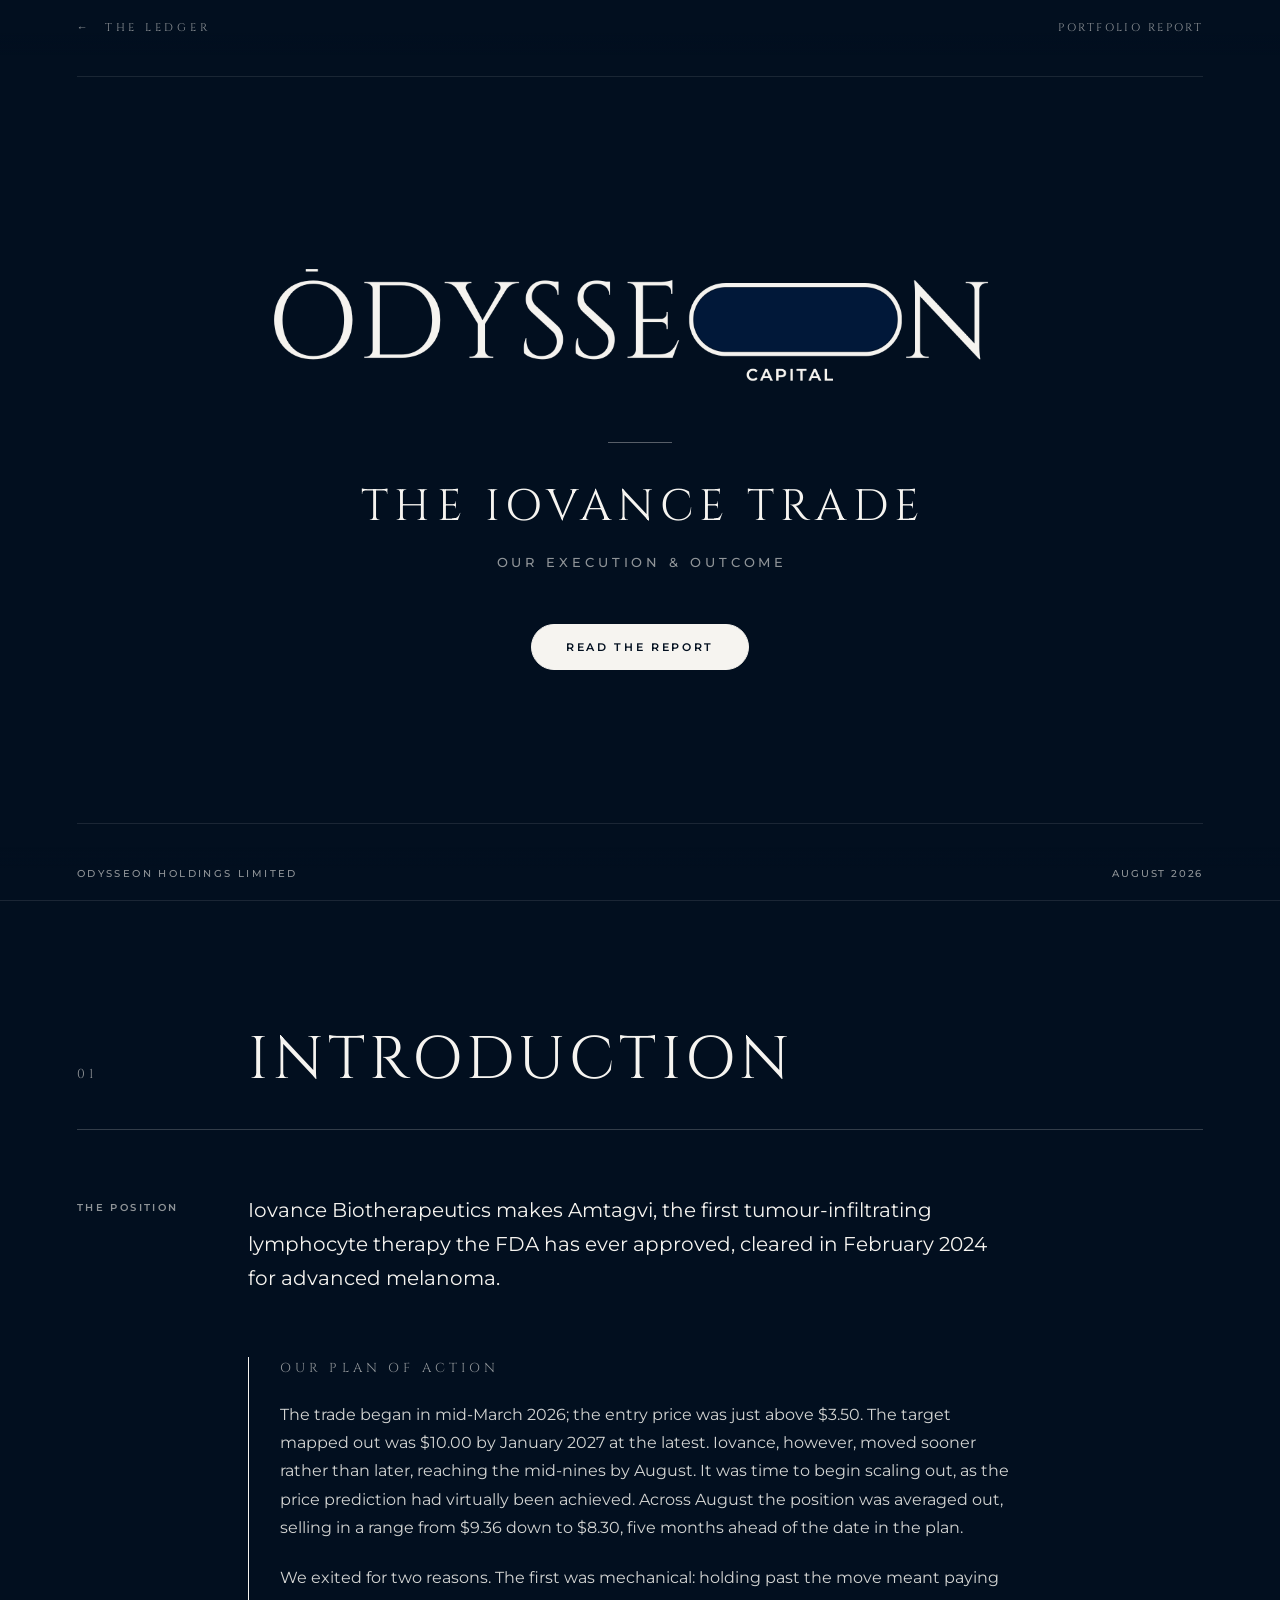
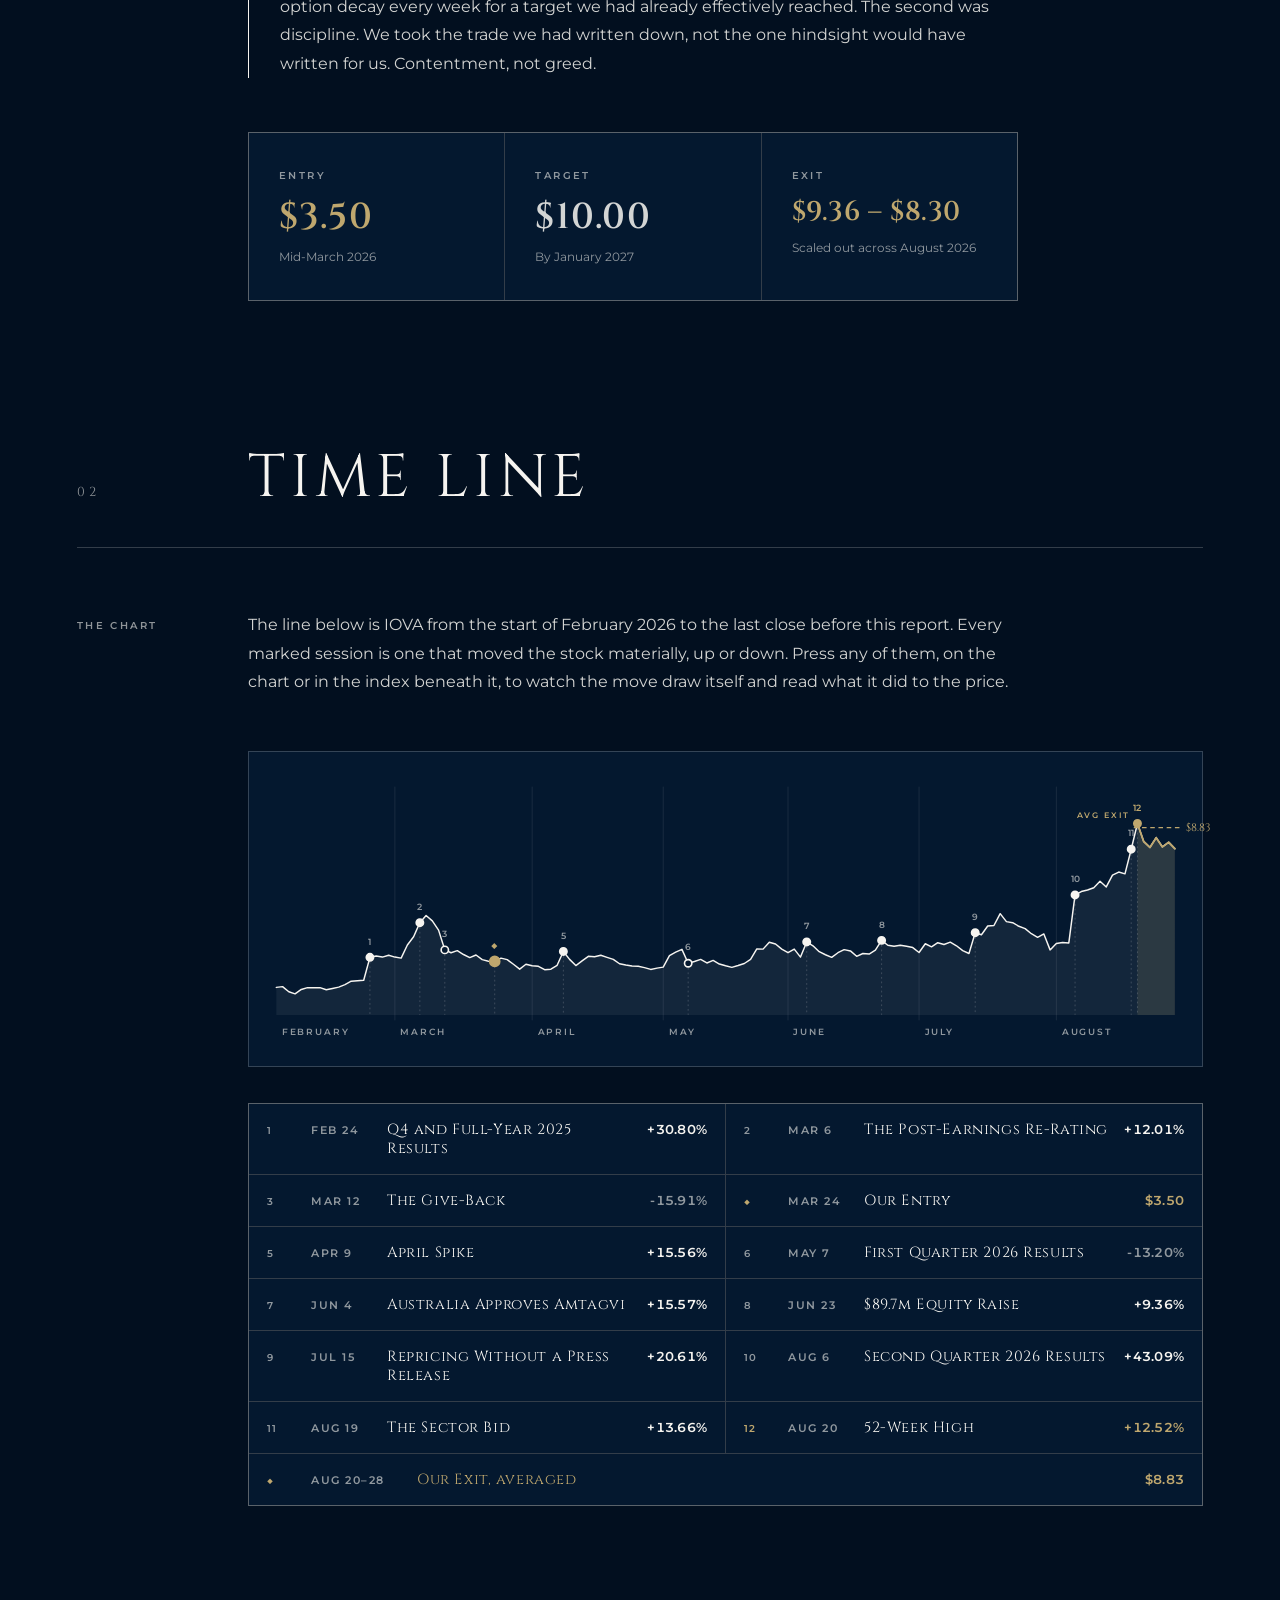
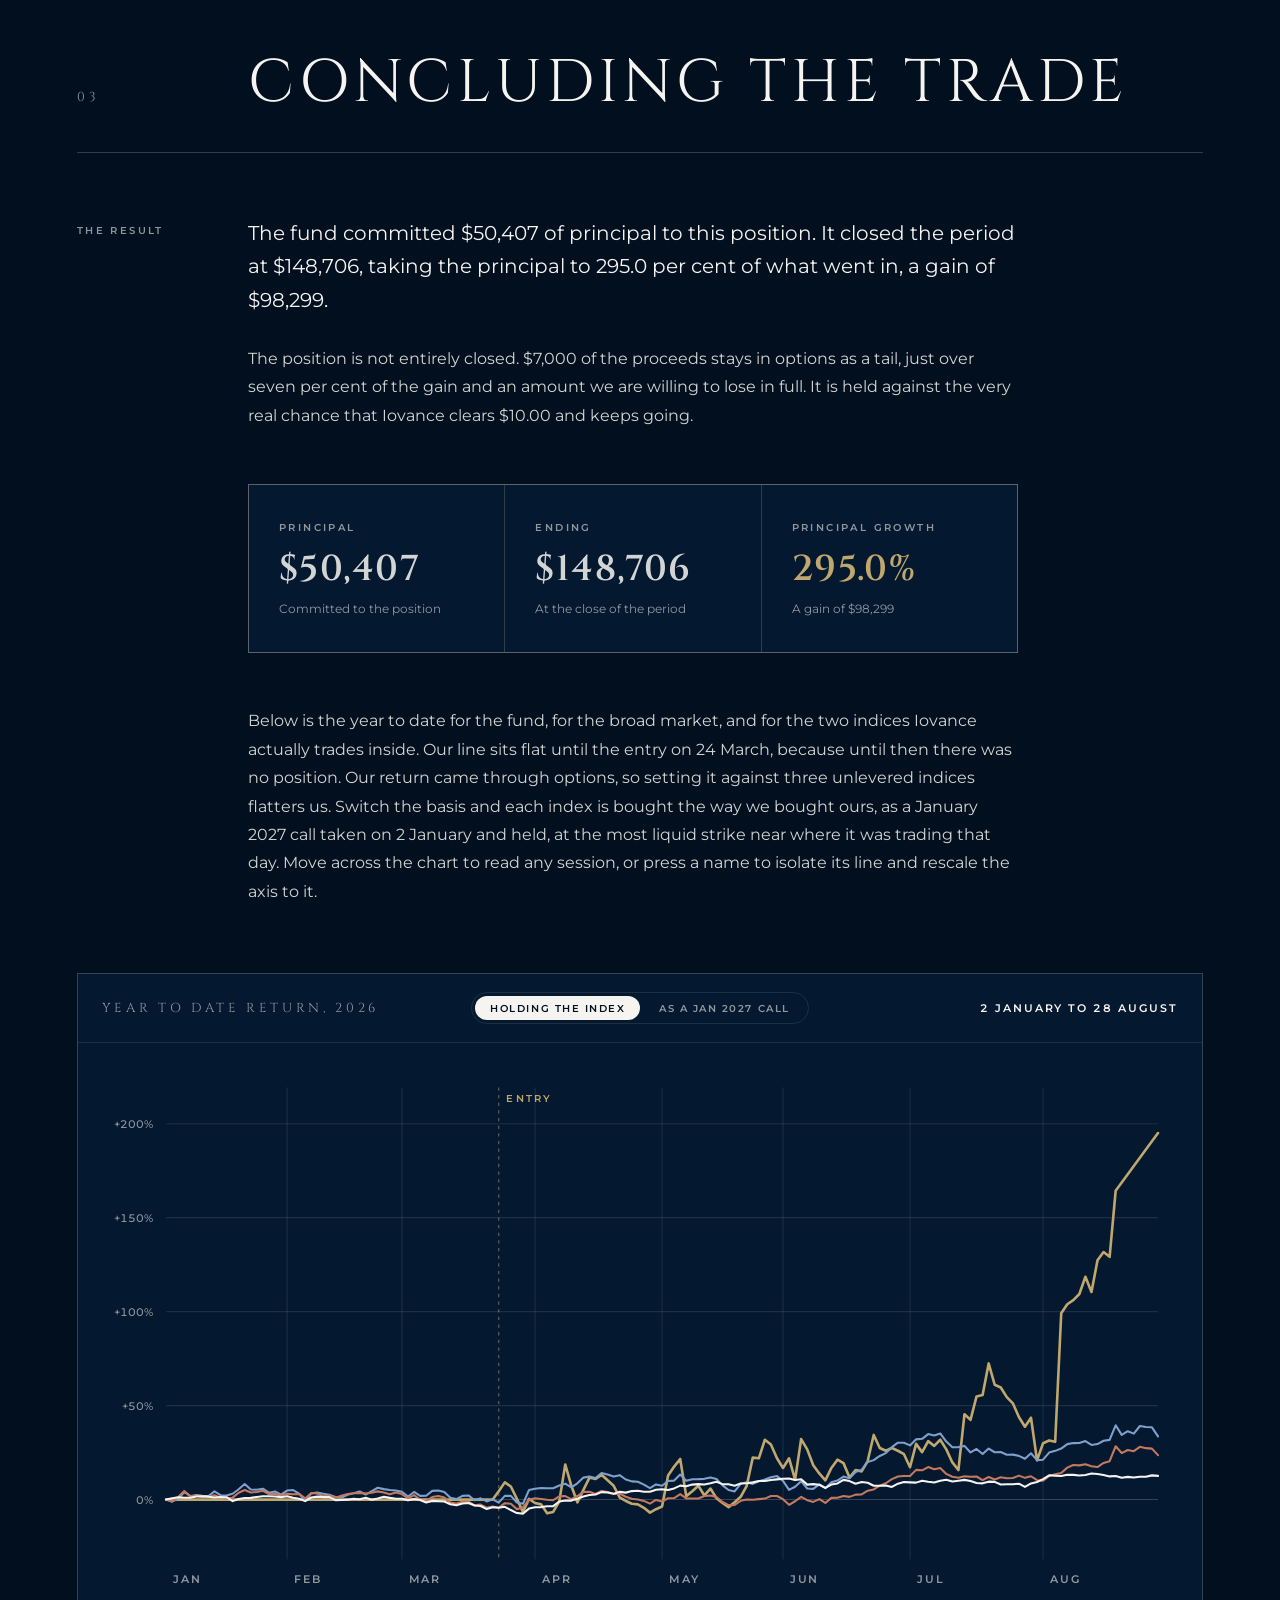
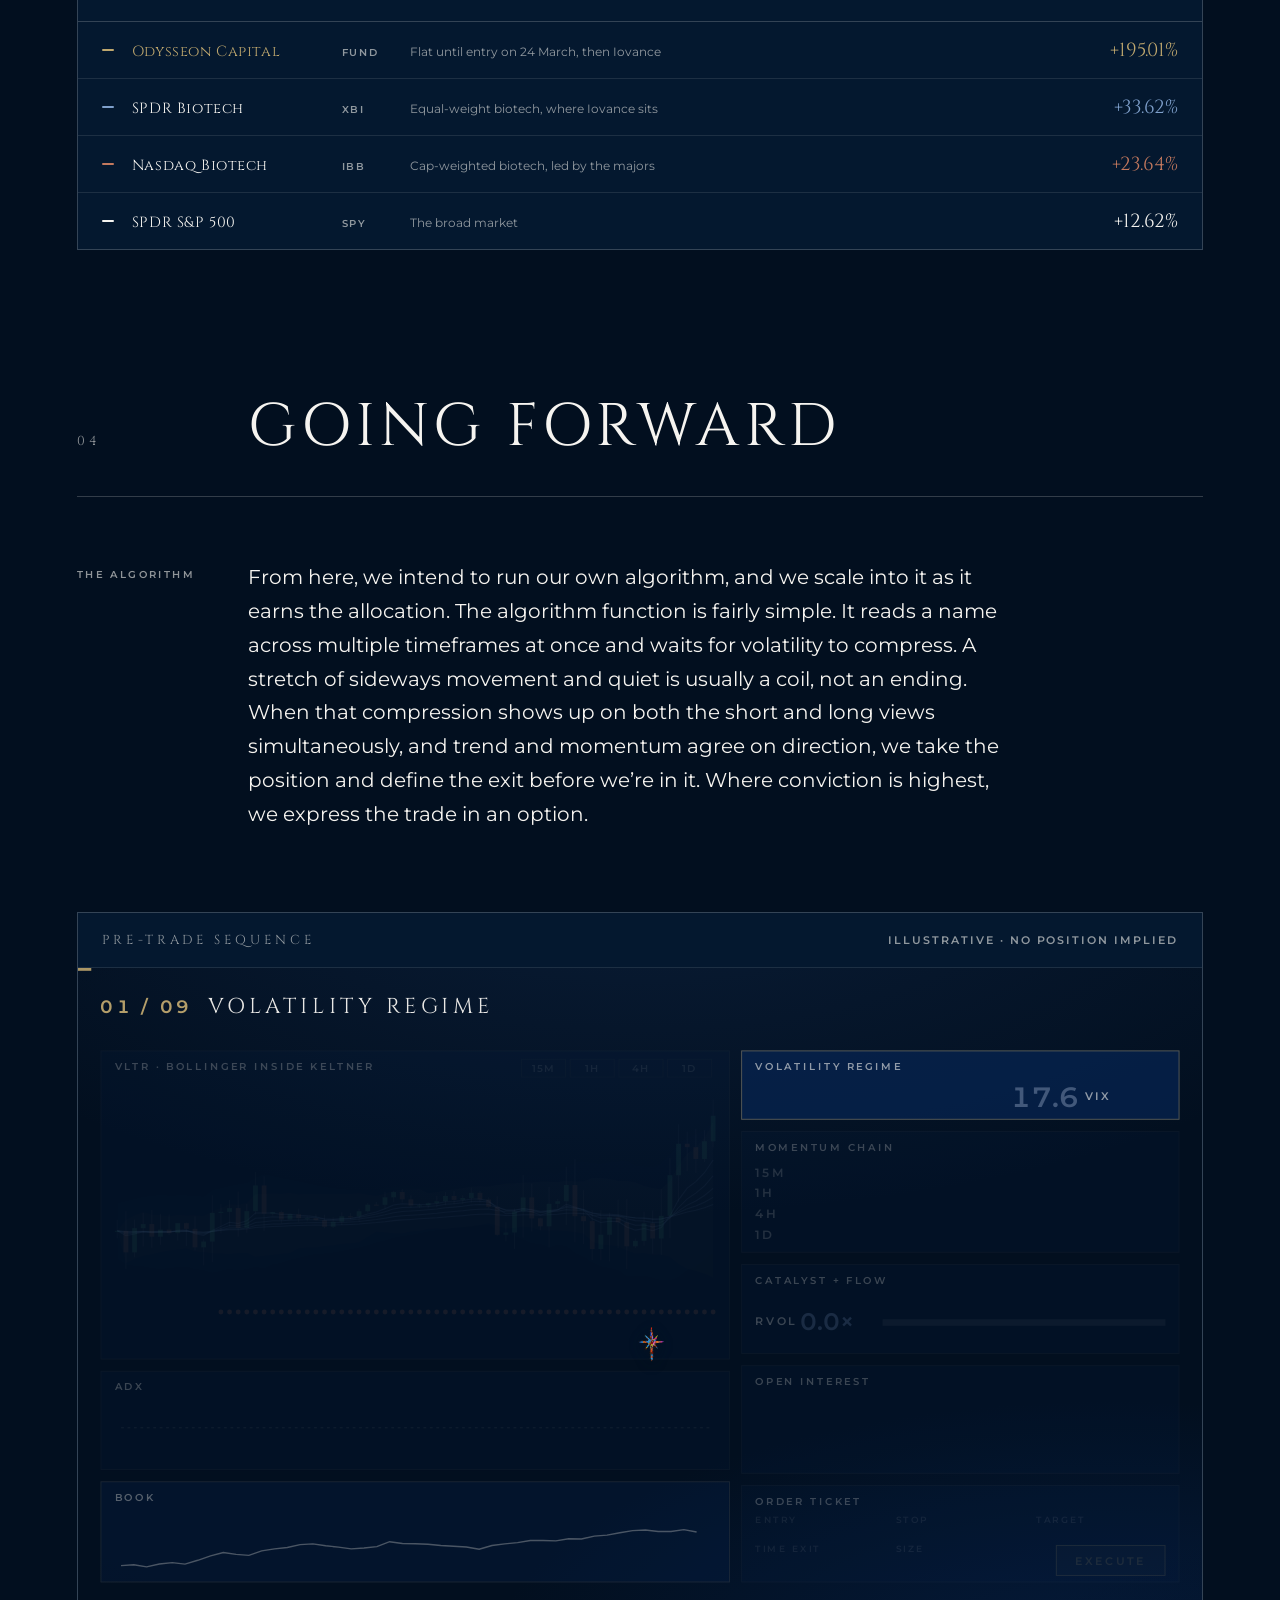
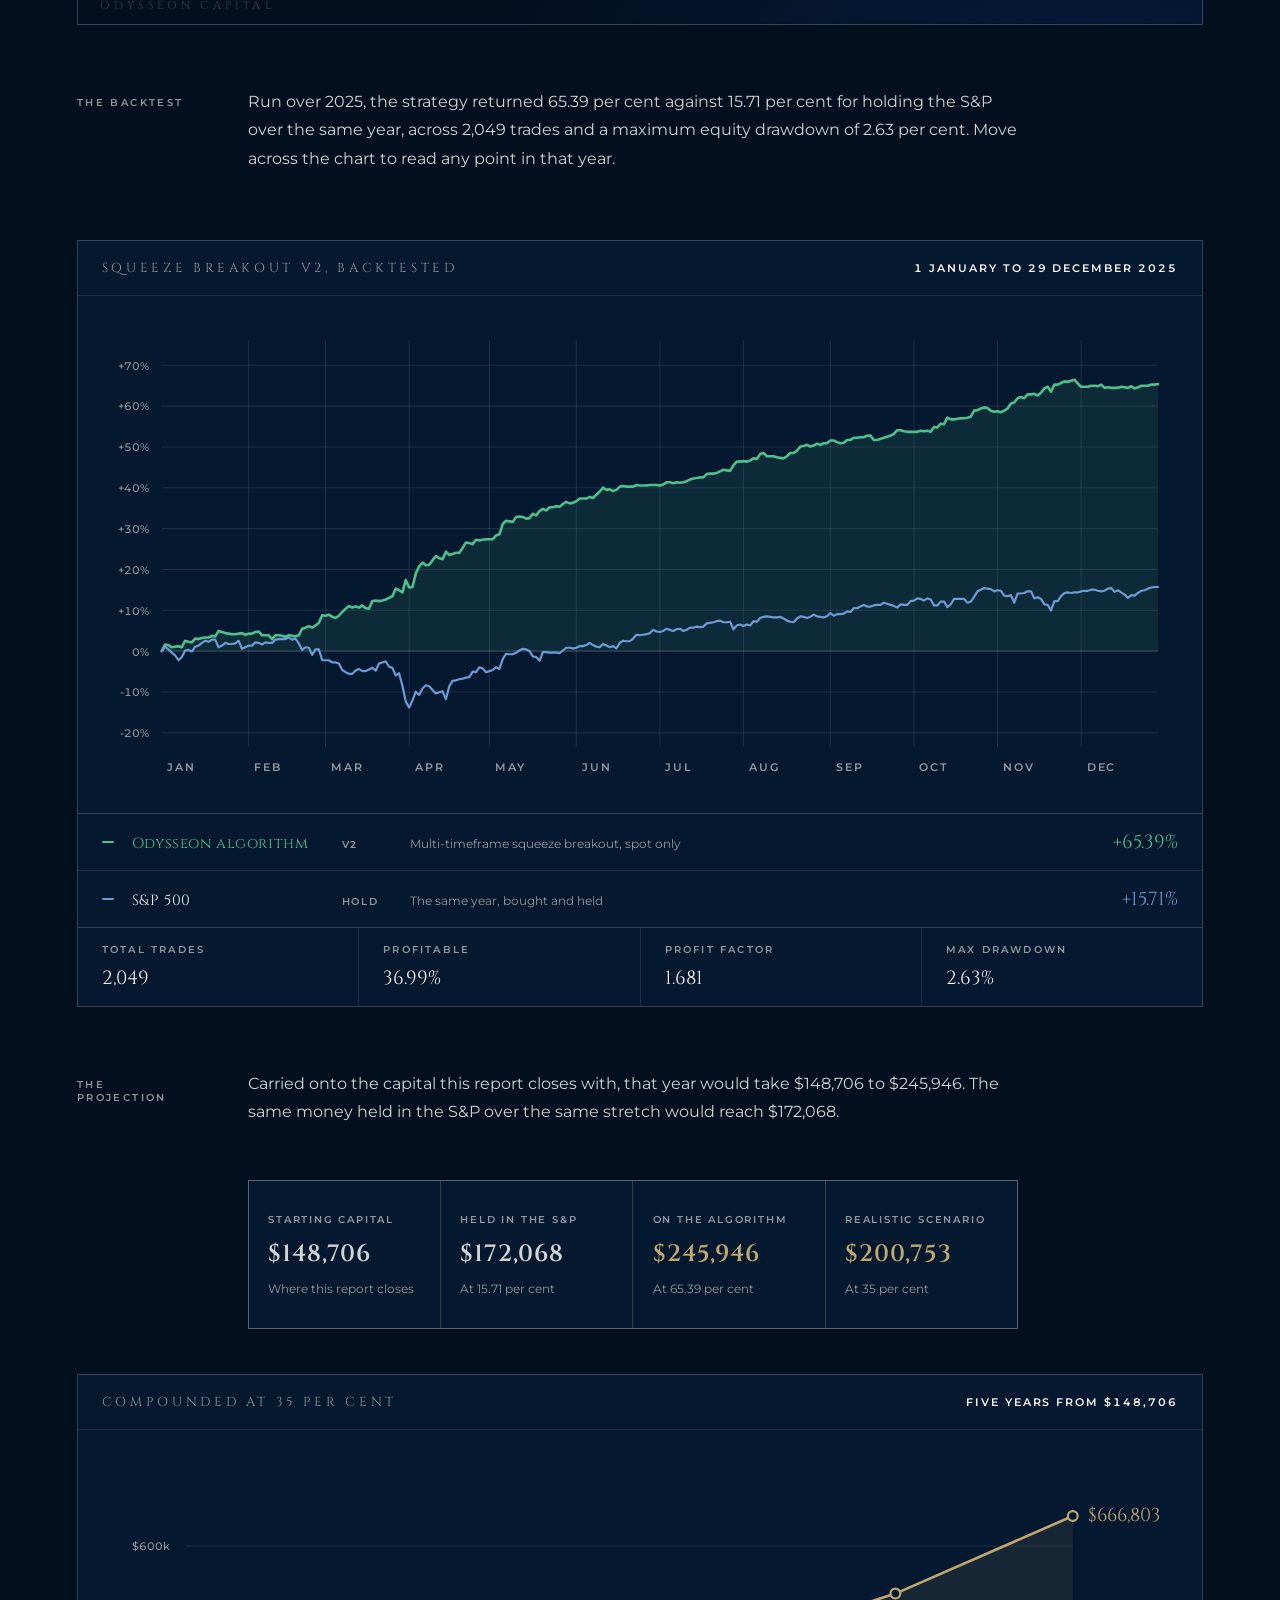
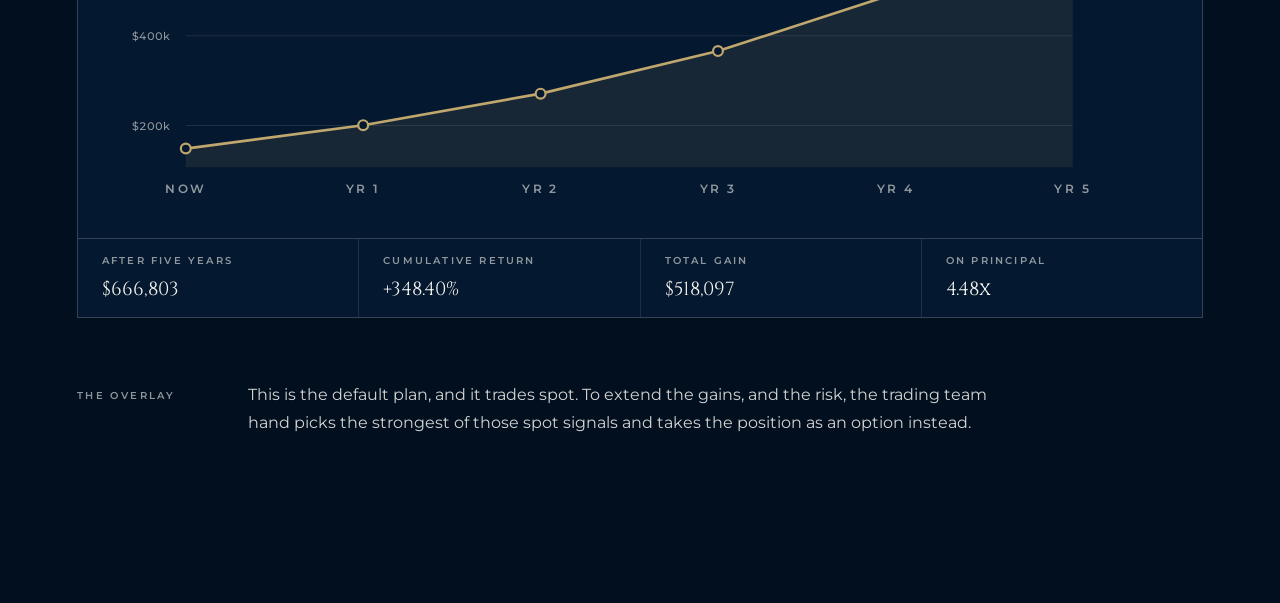
==== iovance.html @ 442b69da "first commit" ====
<!doctype html>
<html lang="en">
<head>
<meta charset="utf-8">
<meta name="viewport" content="width=device-width, initial-scale=1">
<meta name="color-scheme" content="dark">
<title>Odysseon Capital · The Iovance Trade</title>
<link rel="preconnect" href="https://fonts.googleapis.com">
<link rel="preconnect" href="https://fonts.gstatic.com" crossorigin>
<link href="https://fonts.googleapis.com/css2?family=Cinzel:wght@400;500;600&family=Montserrat:wght@400;500;600&display=swap" rel="stylesheet">
<link rel="stylesheet" href="styles.css?v=1790006061">
<script>document.documentElement.className += " js";</script>
</head>
<body>

  <div class="sweep" aria-hidden="true"></div>

  <header class="topbar">
    <a class="topbar__mark topbar__back" href="index.html">&#8592;&nbsp;&nbsp;The Ledger</a>
    <span class="topbar__meta">Portfolio Report</span>
  </header>

  <div class="railbar">
    <a class="railbar__back" href="index.html">&#8592;&nbsp;&nbsp;The Ledger</a>
    <span>The Iovance Trade</span>
  </div>

  <main class="hero">

    <div class="logo-wrap">
      <!-- b-roll sits behind the wordmark and shows through the pill's counter,
           which is the one fully enclosed opening in the mark -->
      <div class="logo-pill" aria-hidden="true">
        <div class="logo-pill__layer" data-layer="a">
          <video class="logo-pill__bg" muted playsinline loop preload="auto"></video>
          <video class="logo-pill__fg" muted playsinline loop preload="auto"></video>
        </div>
        <div class="logo-pill__layer" data-layer="b">
          <video class="logo-pill__bg" muted playsinline loop preload="auto"></video>
          <video class="logo-pill__fg" muted playsinline loop preload="auto"></video>
        </div>
      </div>
      <img class="logo" src="assets/odysseon-logo-light.png" alt="Odysseon Capital">
    </div>

    <div class="title-block">
      <div class="rule"></div>
      <h1 class="company">The Iovance Trade</h1>
      <p class="subtitle">Our Execution &amp; Outcome</p>
    </div>

    <nav class="actions">
      <a class="btn btn--solid" href="#introduction" data-enter>Read the Report</a>
    </nav>

  </main>

  <article class="report" id="introduction">
    <section class="section">

      <header class="section__head reveal">
        <span class="section__num">01</span>
        <h2 class="section__title">Introduction</h2>
      </header>

      <div class="section__body">
        <div class="rail reveal">The Position</div>

        <div class="prose">
          <p class="lead reveal">
            Iovance Biotherapeutics makes Amtagvi, the first tumour-infiltrating lymphocyte
            therapy the FDA has ever approved, cleared in February 2024 for advanced melanoma.
          </p>

          <div class="plan">
            <p class="plan__label reveal">Our Plan of Action</p>

            <p class="reveal">
              The trade began in mid&#8209;March 2026; the entry price was just above $3.50. The
              target mapped out was $10.00 by January 2027 at the latest. Iovance, however, moved
              sooner rather than later, reaching the mid&#8209;nines by August. It was time to begin
              scaling out, as the price prediction had virtually been achieved. Across August the
              position was averaged out, selling in a range from $9.36 down to $8.30, five months
              ahead of the date in the plan.
            </p>

            <p class="reveal">
              We exited for two reasons. The first was mechanical: holding past the move meant
              paying option decay every week for a target we had already effectively reached. The
              second was discipline. We took the trade we had written down, not the one hindsight
              would have written for us. Contentment, not greed.
            </p>
          </div>

          <div class="marks">
            <div class="mark mark--ours reveal">
              <p class="mark__k">Entry</p>
              <p class="mark__v">$3.50</p>
              <p class="mark__n">Mid-March 2026</p>
            </div>
            <div class="mark reveal" data-delay="90">
              <p class="mark__k">Target</p>
              <p class="mark__v">$10.00</p>
              <p class="mark__n">By January 2027</p>
            </div>
            <div class="mark mark--ours reveal" data-delay="180">
              <p class="mark__k">Exit</p>
              <p class="mark__v mark__v--range">$9.36 &ndash; $8.30</p>
              <p class="mark__n">Scaled out across August 2026</p>
            </div>
          </div>
        </div>
      </div>

    </section>

    <section class="section" id="timeline">

      <header class="section__head reveal">
        <span class="section__num">02</span>
        <h2 class="section__title">Time Line</h2>
      </header>

      <div class="section__body">
        <div class="rail reveal">The Chart</div>

        <div>
          <p class="tl-note reveal">
            The line below is IOVA from the start of February 2026 to the last close before this
            report. Every marked session is one that moved the stock materially, up or down. Press
            any of them, on the chart or in the index beneath it, to watch the move draw itself and
            read what it did to the price.
          </p>

          <div class="tl-chart reveal">
            <svg id="tl-overview" role="img"
                 aria-label="IOVA daily closing price, February to August 2026, with marked events"></svg>
          </div>

          <div id="tl-index" class="reveal"></div>
        </div>
      </div>

    </section>

    <section class="section" id="conclusion">

      <header class="section__head reveal">
        <span class="section__num">03</span>
        <h2 class="section__title">Concluding The Trade</h2>
      </header>

      <div class="section__body">
        <div class="rail reveal">The Result</div>

        <div class="prose">
          <p class="lead reveal">
            The fund committed $50,407 of principal to this position. It closed the period at
            $148,706, taking the principal to 295.0 per cent of what went in, a gain of $98,299.
          </p>

          <p class="reveal">
            The position is not entirely closed. $7,000 of the proceeds stays in options as a tail,
            just over seven per cent of the gain and an amount we are willing to lose in full. It is
            held against the very real chance that Iovance clears $10.00 and keeps going.
          </p>

          <div class="marks">
            <div class="mark reveal">
              <p class="mark__k">Principal</p>
              <p class="mark__v">$50,407</p>
              <p class="mark__n">Committed to the position</p>
            </div>
            <div class="mark reveal" data-delay="90">
              <p class="mark__k">Ending</p>
              <p class="mark__v">$148,706</p>
              <p class="mark__n">At the close of the period</p>
            </div>
            <div class="mark mark--ours reveal" data-delay="180">
              <p class="mark__k">Principal growth</p>
              <p class="mark__v">295.0%</p>
              <p class="mark__n">A gain of $98,299</p>
            </div>
          </div>

          <p class="reveal bench-lede">
            Below is the year to date for the fund, for the broad market, and for the two indices
            Iovance actually trades inside. Our line sits flat until the entry on 24 March, because
            until then there was no position. Our return came through options, so setting it against
            three unlevered indices flatters us. Switch the basis and each index is bought the way we
            bought ours, as a January 2027 call taken on 2 January and held, at the most liquid strike
            near where it was trading that day. Move across the chart to read any session, or press a
            name to isolate its line and rescale the axis to it.
          </p>
        </div>
      </div>

      <div class="bench reveal">
        <div class="bench__head">
          <span class="bench__title" data-b="title">Year to date return, 2026</span>

          <div class="bench__modes" role="group" aria-label="Comparison basis">
            <button type="button" class="bench__mode is-on" data-mode="ytd">Holding the index</button>
            <button type="button" class="bench__mode" data-mode="options">As a Jan 2027 call</button>
          </div>

          <span class="bench__date" data-b="date">2 January to 28 August</span>
        </div>

        <div class="bench__chart">
          <svg id="bench-svg" role="img"
               aria-label="Year to date total return for the S&amp;P 500, XBI and IBB, January to August 2026"></svg>
        </div>

        <div class="bench__legend" id="bench-legend"></div>
      </div>

    </section>

    <section class="section" id="going-forward">

      <header class="section__head reveal">
        <span class="section__num">04</span>
        <h2 class="section__title">Going Forward</h2>
      </header>

      <div class="section__body">
        <div class="rail reveal">The Algorithm</div>

        <div class="prose">
          <p class="lead reveal">
            From here, we intend to run our own algorithm, and we scale into it as it earns the
            allocation. The algorithm function is fairly simple. It reads a name across multiple
            timeframes at once and waits for volatility to compress. A stretch of sideways movement
            and quiet is usually a coil, not an ending. When that compression shows up on both the
            short and long views simultaneously, and trend and momentum agree on direction, we take
            the position and define the exit before we&rsquo;re in it. Where conviction is highest,
            we express the trade in an option.
          </p>

        </div>
      </div>

      <div class="seq reveal">
        <div class="seq__head">
          <span class="seq__title">Pre-trade sequence</span>
          <span class="seq__meta">Illustrative &middot; no position implied</span>
        </div>
        <div id="seq-stage"></div>
      </div>

      <div class="section__body">
        <div class="rail reveal">The Backtest</div>

        <div class="prose">
          <p class="reveal">
            Run over 2025, the strategy returned 65.39 per cent against 15.71 per cent for holding
            the S&amp;P over the same year, across 2,049 trades and a maximum equity drawdown of
            2.63 per cent. Move across the chart to read any point in that year.
          </p>
        </div>
      </div>

      <div class="bench reveal">
        <div class="bench__head bench__head--plain">
          <span class="bench__title">Squeeze Breakout V2, backtested</span>
          <span class="bench__date" data-a="date">1 January to 29 December 2025</span>
        </div>

        <div class="bench__chart">
          <svg id="algo-svg" role="img"
               aria-label="Backtested equity curve for the Odysseon algorithm against the S&amp;P 500, 2025"></svg>
        </div>

        <div class="bench__legend" id="algo-legend"></div>

        <div class="bench__stats">
          <div class="bstat"><p class="bstat__k">Total trades</p><p class="bstat__v">2,049</p></div>
          <div class="bstat"><p class="bstat__k">Profitable</p><p class="bstat__v">36.99%</p></div>
          <div class="bstat"><p class="bstat__k">Profit factor</p><p class="bstat__v">1.681</p></div>
          <div class="bstat"><p class="bstat__k">Max drawdown</p><p class="bstat__v">2.63%</p></div>
        </div>
      </div>

      <div class="section__body">
        <div class="rail reveal">The Projection</div>

        <div class="prose">
          <p class="reveal">
            Carried onto the capital this report closes with, that year would take $148,706 to
            $245,946. The same money held in the S&amp;P over the same stretch would reach $172,068.
          </p>

          <div class="marks marks--4">
            <div class="mark reveal">
              <p class="mark__k">Starting capital</p>
              <p class="mark__v">$148,706</p>
              <p class="mark__n">Where this report closes</p>
            </div>
            <div class="mark reveal" data-delay="90">
              <p class="mark__k">Held in the S&amp;P</p>
              <p class="mark__v">$172,068</p>
              <p class="mark__n">At 15.71 per cent</p>
            </div>
            <div class="mark mark--ours reveal" data-delay="180">
              <p class="mark__k">On the algorithm</p>
              <p class="mark__v">$245,946</p>
              <p class="mark__n">At 65.39 per cent</p>
            </div>
            <div class="mark mark--ours reveal" data-delay="270">
              <p class="mark__k">Realistic scenario</p>
              <p class="mark__v">$200,753</p>
              <p class="mark__n">At 35 per cent</p>
            </div>
          </div>

        </div>
      </div>

      <div class="bench reveal" id="compound">
        <div class="bench__head bench__head--plain">
          <span class="bench__title">Compounded at 35 per cent</span>
          <span class="bench__date" data-c="label">Five years from $148,706</span>
        </div>

        <div class="bench__chart">
          <svg id="cmp-svg" role="img"
               aria-label="The realistic scenario compounded for five years, from $148,706 to $666,803"></svg>
        </div>

        <div class="bench__stats">
          <div class="bstat"><p class="bstat__k">After five years</p><p class="bstat__v">$666,803</p></div>
          <div class="bstat"><p class="bstat__k">Cumulative return</p><p class="bstat__v">+348.40%</p></div>
          <div class="bstat"><p class="bstat__k">Total gain</p><p class="bstat__v">$518,097</p></div>
          <div class="bstat"><p class="bstat__k">On principal</p><p class="bstat__v">4.48x</p></div>
        </div>
      </div>

      <div class="section__body">
        <div class="rail reveal">The Overlay</div>

        <div class="prose">
          <p class="reveal">
            This is the default plan, and it trades spot. To extend the gains, and the risk, the
            trading team hand picks the strongest of those spot signals and takes the position as an
            option instead.
          </p>
        </div>
      </div>

    </section>

  </article>

  <footer class="footer">
    <span>Odysseon Holdings Limited</span>
    <span>August 2026</span>
  </footer>


  <div class="cu" id="tl-modal" aria-hidden="true" role="dialog" aria-modal="true" aria-labelledby="cu-title">
    <div class="cu__scrim"></div>
    <div class="cu__panel">
      <button class="cu__close" type="button" aria-label="Close">&#10005;</button>
      <p class="cu__date" data-m="date"></p>
      <h3 class="cu__title" id="cu-title" data-m="title"></h3>

      <svg class="cu__chart" data-m="chart" role="img" aria-label="Price movement around the event"></svg>

      <div class="cu__figures">
        <div class="cu-figure">
          <p class="cu-figure__k" data-m="pctkey">Change on the day</p>
          <p class="cu-figure__v" data-m="pct"></p>
        </div>
        <div class="cu-figure">
          <p class="cu-figure__k" data-m="pxkey">New price</p>
          <p class="cu-figure__v" data-m="px"></p>
        </div>
        <div class="cu-figure">
          <p class="cu-figure__k" data-m="volkey">Volume</p>
          <p class="cu-figure__v" data-m="vol"></p>
        </div>
      </div>

      <p class="cu__body" data-m="body"></p>
    </div>
  </div>

  <script \1?v=1788197969"></script>
  <script \1?v=1788197969"></script>
  <script src="timeline.config.js?v=1790005524"></script>
  <script src="content.config.js?v=1790005524"></script>
  <script src="sequence.js?v=1790005524"></script>
  <script src="compound.js?v=1790005524"></script>
  <script src="algo.js?v=1790005524"></script>
  <script src="algo-chart.js?v=1790005524"></script>
  <script src="benchmarks.js?v=1790005524"></script>
  <script src="bench.js?v=1790005524"></script>
  <script src="pill.js?v=1790005524"></script>
  <script src="app.js?v=1790005524"></script>
  <script src="data.js?v=1790005524"></script>
  <script src="timeline.js?v=1790005524"></script>
</body>
</html>
---- styles.css ----
/* ============================================================
   ODYSSEON CAPITAL — Brand system
   Palette + type lifted from the Odysseon Brand Book
   ============================================================ */

:root{
  /* Brand book pigments, named as themselves */
  --navy:        #072554;   /* .0275 .1451 .3294 */
  --navy-deep:   #04182F;
  --navy-abyss:  #020F1F;
  --cream:       #F6F4F0;   /* .9647 .9569 .9412 */
  --ivory:       #FFFBED;
  --gold-deep:   #826E3C;   /* .5098 .4314 .2353 */
  --gold:        #BFA76E;   /* the same gold, lifted to carry on a dark ground */

  /* Roles. Dark version of the brand, per the book's dark/light pairing.
     Written as literals, not var() chains, so a rename cannot quietly
     collapse two roles onto the same colour. */
  --ground:      #020F1F;   /* the page */
  --surface:     #04182F;   /* panels and charts sitting on it */
  --raised:      #072554;   /* cells inside those panels */
  --ink:         #F6F4F0;   /* all type and rules */
  --ink-soft:    rgba(246, 244, 240, 0.86);
  --ink-muted:   rgba(246, 244, 240, 0.58);
  --rule:        rgba(246, 244, 240, 0.20);
  --rule-faint:  rgba(246, 244, 240, 0.10);
  --wash:        rgba(246, 244, 240, 0.06);   /* area fills under chart lines */
  --gold-wash:   rgba(191, 167, 110, 0.14);

  /* Type */
  --display: "Cinzel", "Times New Roman", serif;
  --body:    "Montserrat", "Helvetica Neue", Arial, sans-serif;

  --gutter: clamp(24px, 6vw, 96px);
}

*{ box-sizing: border-box; }

html, body{ margin:0; padding:0; }

body{
  background: var(--ground);
  color: var(--ink);
  font-family: var(--body);
  font-weight: 400;
  -webkit-font-smoothing: antialiased;
  text-rendering: optimizeLegibility;
}

/* ---------- Top bar ---------- */

.topbar{
  position: fixed;
  top: 0; left: 0; right: 0;
  z-index: 20;
  display: flex;
  align-items: center;
  justify-content: space-between;
  padding: 20px var(--gutter);
  background: linear-gradient(to bottom, var(--ground) 60%, rgba(2, 15, 31, 0));
}

.topbar__mark,
.topbar__meta{
  font-family: var(--display);
  font-size: 11px;
  letter-spacing: 0.34em;
  text-transform: uppercase;
  color: var(--ink-muted);
}

.topbar__meta{ letter-spacing: 0.22em; }

/* ---------- Hero ---------- */

.hero{
  min-height: 100vh;
  min-height: 100svh;
  display: flex;
  flex-direction: column;
  align-items: center;
  justify-content: center;
  padding: 120px var(--gutter) 96px;
  position: relative;
  text-align: center;
}

/* thin framing rules, drawn inside the viewport */
.hero::before,
.hero::after{
  content: "";
  position: absolute;
  left: var(--gutter);
  right: var(--gutter);
  height: 1px;
  background: var(--rule-faint);
}
.hero::before{ top: 76px; }
.hero::after{ bottom: 76px; }

.eyebrow{
  font-family: var(--display);
  font-size: clamp(10px, 1.1vw, 13px);
  letter-spacing: 0.42em;
  text-transform: uppercase;
  color: var(--ink-muted);
  margin: 0 0 clamp(28px, 5vh, 56px);
  padding-left: 0.42em; /* optical centering for the tracking */
}

/* ---------- Logo ---------- */

.logo{
  width: min(760px, 82vw);
  display: block;
}

.logo-wrap{
  animation: rise 1100ms cubic-bezier(.16,.84,.3,1) both;
}

/* ---------- Title block ---------- */

.title-block{
  margin-top: clamp(36px, 6vh, 68px);
  animation: rise 1100ms cubic-bezier(.16,.84,.3,1) 180ms both;
}

.rule{
  width: 64px;
  height: 1px;
  background: var(--ink);
  opacity: 0.35;
  margin: 0 auto clamp(28px, 4vh, 44px);
}

.company{
  font-family: var(--display);
  font-weight: 400;
  font-size: clamp(24px, 3.6vw, 44px);
  letter-spacing: 0.14em;
  text-transform: uppercase;
  margin: 0;
  line-height: 1.25;
  padding-left: 0.14em;
}

.subtitle{
  font-family: var(--body);
  font-size: clamp(11px, 1.15vw, 13px);
  font-weight: 500;
  letter-spacing: 0.3em;
  text-transform: uppercase;
  color: var(--ink-muted);
  margin: 20px 0 0;
  padding-left: 0.3em;
}

/* ticker chip — echoes the stadium shape in the wordmark */
.ticker{
  display: inline-flex;
  align-items: center;
  gap: 10px;
  margin-top: 30px;
  padding: 9px 22px 8px;
  border: 1px solid var(--ink);
  border-radius: 999px;
  font-size: 12px;
  font-weight: 600;
  letter-spacing: 0.2em;
  text-transform: uppercase;
}

.ticker__dot{
  width: 5px; height: 5px;
  border-radius: 50%;
  background: var(--ink);
}

/* ---------- Actions ---------- */

.actions{
  display: flex;
  flex-wrap: wrap;
  justify-content: center;
  gap: 14px;
  margin-top: clamp(40px, 6vh, 64px);
  animation: rise 1100ms cubic-bezier(.16,.84,.3,1) 340ms both;
}

.btn{
  font-family: var(--body);
  font-size: 11px;
  font-weight: 600;
  letter-spacing: 0.24em;
  text-transform: uppercase;
  padding: 15px 34px;
  border-radius: 999px;
  border: 1px solid var(--ink);
  text-decoration: none;
  transition: background-color .35s ease, color .35s ease, transform .35s ease;
}

.btn--solid{ background: var(--ink); color: var(--ground); }
.btn--solid:hover{ background: var(--ivory); transform: translateY(-2px); }

.btn--ghost{ background: transparent; color: var(--ink); }
.btn--ghost:hover{ background: var(--ink); color: var(--ground); transform: translateY(-2px); }

/* ---------- Footer strip ---------- */

.footer{
  position: fixed;
  bottom: 0; left: 0; right: 0;
  z-index: 20;
  display: flex;
  align-items: center;
  justify-content: space-between;
  padding: 20px var(--gutter);
  background: linear-gradient(to top, var(--ground) 60%, rgba(2, 15, 31, 0));
  font-size: 10px;
  font-weight: 500;
  letter-spacing: 0.24em;
  text-transform: uppercase;
  color: var(--ink-muted);
}

.footer span:last-child{ letter-spacing: 0.18em; }

/* ---------- Motion ---------- */

@keyframes rise{
  from{ opacity: 0; transform: translateY(18px); }
  to  { opacity: 1; transform: none; }
}

@media (prefers-reduced-motion: reduce){
  *{ animation: none !important; transition: none !important; }
}

/* ---------- Small screens ---------- */

@media (max-width: 700px){
  .hero::before{ top: 92px; }
  .hero::after{ bottom: 92px; }
  .topbar, .footer{ flex-direction: column; gap: 6px; text-align: center; }
  .logo{ width: 88vw; }
}

/* ============================================================
   TRANSITION — hero → report
   ============================================================ */

/* the hero eases back and dims while the page travels */
.hero{
  transition: opacity 620ms cubic-bezier(.4,0,.2,1),
              transform 780ms cubic-bezier(.4,0,.2,1),
              filter 620ms cubic-bezier(.4,0,.2,1);
  will-change: opacity, transform;
}

.hero.is-exiting{
  opacity: 0;
  transform: translateY(-28px) scale(.985);
  filter: blur(1.5px);
}

/* a single navy hairline draws across the viewport, then retracts */
.sweep{
  position: fixed;
  top: 50%;
  left: 0;
  width: 100%;
  height: 1px;
  background: var(--ink);
  transform: scaleX(0);
  transform-origin: 50% 50%;
  opacity: 0;
  pointer-events: none;
  z-index: 30;
}

.sweep.is-running{
  animation: draw 900ms cubic-bezier(.65,0,.35,1) forwards;
}

@keyframes draw{
  0%   { transform: scaleX(0);   opacity: 0; }
  28%  { transform: scaleX(1);   opacity: .55; }
  62%  { transform: scaleX(1);   opacity: .55; }
  100% { transform: scaleX(0);   opacity: 0; transform-origin: 50% 50%; }
}

/* ============================================================
   REPORT
   ============================================================ */

.report{
  padding: clamp(96px, 14vh, 168px) var(--gutter) clamp(120px, 16vh, 200px);
  border-top: 1px solid var(--rule-faint);
}

.section{
  max-width: 1180px;
  margin: 0 auto;
}

/* section header: numeral in the left rail, title beside it */
.section__head{
  display: grid;
  grid-template-columns: minmax(0, 120px) 1fr;
  gap: clamp(20px, 4vw, 56px);
  align-items: baseline;
  padding-bottom: clamp(28px, 4vh, 44px);
  border-bottom: 1px solid var(--rule);
  margin-bottom: clamp(44px, 7vh, 76px);
}

.section__num{
  font-family: var(--display);
  font-size: clamp(11px, 1.1vw, 13px);
  letter-spacing: 0.3em;
  color: var(--ink-muted);
}

.section__title{
  font-family: var(--display);
  font-weight: 400;
  font-size: clamp(30px, 5vw, 60px);
  letter-spacing: 0.08em;
  text-transform: uppercase;
  margin: 0;
  line-height: 1.1;
}

/* body: same two-column rail, so text hangs under the title */
.section__body{
  display: grid;
  grid-template-columns: minmax(0, 120px) minmax(0, 1fr);
  gap: clamp(20px, 4vw, 56px);
}

.rail{
  font-family: var(--body);
  font-size: 10px;
  font-weight: 600;
  letter-spacing: 0.24em;
  text-transform: uppercase;
  color: var(--ink-muted);
  padding-top: 8px;
}

.prose{ max-width: 70ch; }

.prose p{
  font-size: clamp(15px, 1.25vw, 17.5px);
  line-height: 1.78;
  margin: 0 0 1.35em;
  color: var(--ink-soft);
}

.prose p.lead{
  font-size: clamp(17px, 1.6vw, 21px);
  line-height: 1.65;
  color: var(--ink);
}

/* plan of action — set off with a hanging rule */
.plan{
  margin-top: clamp(48px, 7vh, 80px);
  padding-left: clamp(20px, 2.4vw, 32px);
  border-left: 1px solid var(--ink);
}

.plan .plan__label{
  font-family: var(--display);
  font-size: clamp(11px, 1.1vw, 13px);
  letter-spacing: 0.32em;
  text-transform: uppercase;
  color: var(--ink-muted);
  margin: 0 0 20px;
}

/* the three markers of the trade */
.marks{
  display: grid;
  grid-template-columns: repeat(3, minmax(0, 1fr));
  gap: 1px;
  background: var(--rule);
  border: 1px solid var(--rule);
  margin-top: clamp(40px, 6vh, 64px);
}

.mark{
  background: var(--surface);
  padding: clamp(22px, 3vw, 34px) clamp(18px, 2.4vw, 30px);
}

.marks .mark__k{
  font-size: 10px;
  font-weight: 600;
  letter-spacing: 0.24em;
  text-transform: uppercase;
  color: var(--ink-muted);
  margin: 0 0 14px;
}

.marks .mark__v{
  font-family: var(--display);
  font-weight: 600;
  font-size: clamp(24px, 3vw, 36px);
  letter-spacing: 0.04em;
  margin: 0;
  line-height: 1;
}

.marks .mark__n{
  font-size: 12px;
  line-height: 1.6;
  color: var(--ink-muted);
  margin: 12px 0 0;
}

/* scroll reveal — only hidden up front when JS is there to reveal it */
.js .reveal{
  opacity: 0;
  transform: translateY(22px);
  transition: opacity 800ms cubic-bezier(.16,.84,.3,1),
              transform 800ms cubic-bezier(.16,.84,.3,1);
}
.js .reveal.is-in{ opacity: 1; transform: none; }

/* slim persistent bar once the hero is behind you */
.railbar{
  position: fixed;
  top: 0; left: 0; right: 0;
  z-index: 25;
  display: flex;
  align-items: center;
  justify-content: space-between;
  padding: 16px var(--gutter);
  background: rgba(2, 15, 31, 0.92);
  backdrop-filter: blur(8px);
  border-bottom: 1px solid var(--rule-faint);
  font-family: var(--display);
  font-size: 10px;
  letter-spacing: 0.3em;
  text-transform: uppercase;
  color: var(--ink-muted);
  opacity: 0;
  transform: translateY(-100%);
  transition: opacity 400ms ease, transform 400ms ease;
  pointer-events: none;
}

.railbar.is-visible{ opacity: 1; transform: none; }

/* the hero's fixed chrome steps aside once you are reading */
.topbar, .footer{ transition: opacity 380ms ease; }
body.is-reading .topbar,
body.is-reading .footer{ opacity: 0; pointer-events: none; }

@media (max-width: 820px){
  .section__head,
  .section__body{ grid-template-columns: 1fr; gap: 14px; }
  .rail{ padding-top: 0; }
  .marks{ grid-template-columns: 1fr; }
}

/* a range reads at a smaller size than a single figure */
.marks .mark__v--range{ font-size: clamp(20px, 2.2vw, 27px); letter-spacing: 0.02em; }

/* ============================================================
   SECTION 02 — TIME LINE
   ============================================================ */

.section + .section{ margin-top: clamp(110px, 16vh, 190px); }

.tl-note{
  font-size: clamp(15px, 1.25vw, 17.5px);
  line-height: 1.78;
  color: var(--ink-soft);
  max-width: 70ch;
  margin: 0 0 clamp(40px, 6vh, 64px);
}

/* --- the price line, doubling as the timeline --- */

.tl-chart{
  width: 100%;
  border: 1px solid var(--rule);
  background: var(--surface);
  padding: clamp(10px, 1.6vw, 20px);
  margin-bottom: clamp(30px, 4vh, 46px);
}

#tl-overview{
  width: 100%;
  height: auto;
  display: block;
  overflow: visible;
}

.tl-grid{ stroke: var(--rule-faint); stroke-width: 1; }

.tl-month{
  font-family: var(--body);
  font-size: 10px;
  font-weight: 600;
  letter-spacing: 0.2em;
  text-transform: uppercase;
  fill: var(--ink-muted);
}

.tl-fill{ fill: var(--wash); stroke: none; }

.tl-line{
  fill: none;
  stroke: var(--ink);
  stroke-width: 1.6;
  stroke-linejoin: round;
  stroke-linecap: round;
}

/* markers hold back until the line has drawn past them */
.tl-mark{ opacity: 0; transition: opacity 500ms ease; cursor: pointer; }
#tl-overview.is-drawn .tl-mark{ opacity: 1; }

.tl-stem{ stroke: var(--rule); stroke-width: 1; stroke-dasharray: 2 3; }

.tl-hit{ fill: transparent; }

.tl-dot{
  fill: var(--surface);
  stroke: var(--ink);
  stroke-width: 1.8;
  transition: r 180ms ease, fill 180ms ease;
}

.tl-mark.is-up .tl-dot{ fill: var(--ink); }
.tl-mark.is-down .tl-dot{ fill: var(--surface); }
.tl-mark.is-entry .tl-dot{ fill: var(--gold); stroke: var(--gold); }

.tl-n{
  font-family: var(--body);
  font-size: 10px;
  font-weight: 600;
  fill: var(--ink-muted);
  text-anchor: middle;
  transition: fill 180ms ease;
}

.tl-mark.is-entry .tl-n{ fill: var(--gold); font-size: 12px; }

.tl-mark:hover .tl-dot,
.tl-mark.is-lit .tl-dot,
.tl-mark:focus-visible .tl-dot{ r: 7; }

.tl-mark:hover .tl-n,
.tl-mark.is-lit .tl-n{ fill: var(--ink); }

.tl-mark:focus{ outline: none; }
.tl-mark:focus-visible .tl-hit{ stroke: var(--ink); stroke-width: 1; stroke-dasharray: 2 2; }

/* --- index of events --- */

#tl-index{
  display: grid;
  grid-template-columns: repeat(2, minmax(0, 1fr));
  gap: 1px;
  background: var(--rule);
  border: 1px solid var(--rule);
}

.tl-item{
  display: grid;
  grid-template-columns: 30px 62px 1fr auto;
  align-items: baseline;
  gap: 14px;
  width: 100%;
  text-align: left;
  background: var(--surface);
  border: 0;
  padding: 16px 18px;
  cursor: pointer;
  font-family: var(--body);
  color: var(--ink);
  transition: background-color 200ms ease;
}

.tl-item:hover,
.tl-item.is-lit,
.tl-item:focus-visible{ background: var(--raised); outline: none; }

.tl-item__n{
  font-size: 10px;
  font-weight: 600;
  color: var(--ink-muted);
  letter-spacing: 0.1em;
}

.tl-item.is-entry .tl-item__n,
.tl-item.is-entry .tl-item__p{ color: var(--gold); }

.tl-item__d{
  font-size: 11px;
  font-weight: 600;
  letter-spacing: 0.14em;
  text-transform: uppercase;
  color: var(--ink-muted);
}

.tl-item__t{
  font-family: var(--display);
  font-size: clamp(13px, 1.15vw, 15px);
  letter-spacing: 0.04em;
}

.tl-item__p{
  font-size: 13px;
  font-weight: 600;
  letter-spacing: 0.02em;
  font-variant-numeric: tabular-nums;
}

.tl-item.is-down .tl-item__p{ color: var(--ink-muted); }

/* --- close-up overlay --- */

.cu{
  position: fixed;
  inset: 0;
  z-index: 60;
  display: flex;
  align-items: center;
  justify-content: center;
  padding: clamp(16px, 4vw, 48px);
  visibility: hidden;
  opacity: 0;
  transition: opacity 320ms ease, visibility 0s linear 320ms;
}

.cu.is-open{ visibility: visible; opacity: 1; transition: opacity 320ms ease; }

.cu__scrim{
  position: absolute;
  inset: 0;
  background: rgba(2, 15, 31, 0.72);
  backdrop-filter: blur(3px);
}

.cu__panel{
  position: relative;
  width: min(980px, 100%);
  max-height: 90vh;
  overflow-y: auto;
  background: var(--surface);
  border: 1px solid var(--ink);
  padding: clamp(24px, 3.4vw, 46px);
  transform: translateY(16px) scale(.99);
  transition: transform 420ms cubic-bezier(.16,.84,.3,1);
}

.cu.is-open .cu__panel{ transform: none; }

.cu__close{
  position: absolute;
  top: clamp(14px, 2vw, 22px);
  right: clamp(14px, 2vw, 22px);
  width: 34px; height: 34px;
  border: 1px solid var(--rule);
  border-radius: 50%;
  background: transparent;
  color: var(--ink);
  font-size: 15px;
  line-height: 1;
  cursor: pointer;
  transition: background-color 220ms ease, color 220ms ease;
}
.cu__close:hover{ background: var(--ink); color: var(--ground); }

.cu__date{
  font-family: var(--body);
  font-size: 10px;
  font-weight: 600;
  letter-spacing: 0.26em;
  text-transform: uppercase;
  color: var(--ink-muted);
  margin: 0 0 12px;
}

.cu__title{
  font-family: var(--display);
  font-weight: 400;
  font-size: clamp(21px, 2.6vw, 32px);
  letter-spacing: 0.06em;
  text-transform: uppercase;
  margin: 0 0 clamp(22px, 3vh, 32px);
  line-height: 1.2;
  padding-right: 44px;
}

.cu__chart{
  width: 100%;
  height: auto;
  display: block;
  background: var(--surface);
  border: 1px solid var(--rule);
}

.cu-grid{ stroke: var(--rule-faint); stroke-width: 1; }
.cu-band{ fill: var(--wash); }
.cu-event{ stroke: var(--ink); stroke-width: 1; stroke-dasharray: 3 3; opacity: .5; }

.cu-axis{
  font-family: var(--body);
  font-size: 10px;
  font-weight: 500;
  fill: var(--ink-muted);
  text-anchor: end;
}
.cu-axis--x{ text-anchor: start; }
.cu-axis--end{ text-anchor: end; }

.cu-evlabel{
  font-family: var(--body);
  font-size: 10px;
  font-weight: 600;
  letter-spacing: 0.16em;
  text-transform: uppercase;
  fill: var(--ink-muted);
}

.cu-fill{ fill: var(--wash); stroke: none; }

.cu-line{
  fill: none;
  stroke: var(--ink);
  stroke-width: 2;
  stroke-linejoin: round;
  stroke-linecap: round;
}

.cu-head{ fill: var(--ink); stroke: var(--surface); stroke-width: 2; }

/* readout under the chart */
.cu__figures{
  display: grid;
  grid-template-columns: repeat(3, minmax(0, 1fr));
  gap: 1px;
  background: var(--rule);
  border: 1px solid var(--rule);
  border-top: 0;
}

.cu-figure{ background: var(--surface); padding: 18px 20px; }

.cu-figure__k{
  font-family: var(--body);
  font-size: 10px;
  font-weight: 600;
  letter-spacing: 0.22em;
  text-transform: uppercase;
  color: var(--ink-muted);
  margin: 0 0 10px;
}

.cu-figure__v{
  font-family: var(--display);
  font-size: clamp(22px, 2.6vw, 32px);
  line-height: 1;
  margin: 0;
  font-variant-numeric: tabular-nums;
}

.cu-figure__v.is-down{ color: var(--ink-muted); }

.cu__body{
  font-size: clamp(14px, 1.15vw, 16px);
  line-height: 1.75;
  color: var(--ink-soft);
  margin: clamp(22px, 3vh, 32px) 0 0;
  max-width: 74ch;
}

body.is-locked{ overflow: hidden; }

@media (max-width: 900px){
  #tl-index{ grid-template-columns: 1fr; }
  .tl-item{ grid-template-columns: 26px 56px 1fr auto; gap: 10px; padding: 14px; }
  .cu__figures{ grid-template-columns: 1fr; }
}

.cu.is-entry .cu-figure__v[data-m="pct"]{ color: var(--gold); }

/* ============================================================
   THE EXIT — everything from 20 August is ours, and is gold
   ============================================================ */

.tl-line--exit{ stroke: var(--gold); stroke-width: 2; }
.tl-fill--exit{ fill: var(--gold-wash); }

.tl-mark.is-exit .tl-dot{ fill: var(--gold); stroke: var(--gold); }
.tl-mark.is-exit .tl-n{ fill: var(--gold); }
.tl-mark.is-exit:hover .tl-n,
.tl-mark.is-exit.is-lit .tl-n{ fill: var(--gold); }

/* the average of the scale-out */
.tl-avg{ cursor: pointer; }
.tl-avg__hit{ fill: transparent; }

.tl-avg__line{
  stroke: var(--gold);
  stroke-width: 1.4;
  stroke-dasharray: 5 4;
  transition: stroke-width 180ms ease, stroke-dasharray 180ms ease;
}

.tl-avg__label{
  font-family: var(--display);
  font-size: 12px;
  fill: var(--gold);
  text-anchor: start;
}

.tl-avg__key{
  font-family: var(--body);
  font-size: 9px;
  font-weight: 600;
  letter-spacing: 0.22em;
  fill: var(--gold);
  text-anchor: end;
}

.tl-avg:hover .tl-avg__line,
.tl-avg.is-lit .tl-avg__line,
.tl-avg:focus-visible .tl-avg__line{ stroke-width: 2.2; stroke-dasharray: none; }

.tl-avg__key--right{ text-anchor: start; }

/* Heikin-Ashi candles, when the timeline is drawn as candles rather than
   a close line. Same convention as section 02: gold up, white down. */
.tl-c--up .tl-c__w{ stroke: #BFA76E; stroke-width: 1.1; }
.tl-c--up .tl-c__b{ fill: #BFA76E; stroke: #BFA76E; stroke-width: 0.8; }
.tl-c--dn .tl-c__w{ stroke: #F6F4F0; stroke-width: 1.1; }
.tl-c--dn .tl-c__b{ fill: #F6F4F0; stroke: #F6F4F0; stroke-width: 0.8; }

.tl-avg:focus{ outline: none; }

/* the exit's rows in the index */
.tl-item.is-exit .tl-item__n,
.tl-item.is-exit .tl-item__p,
.tl-item.is-exitrow .tl-item__n,
.tl-item.is-exitrow .tl-item__p{ color: var(--gold); }

.tl-item.is-exitrow{ grid-column: 1 / -1; }
.tl-item.is-exitrow .tl-item__t{ color: var(--gold); }

/* the exit close-up */
.cu-line--gold{ stroke: var(--gold); stroke-width: 2.4; }
.cu-goldband{ fill: var(--gold-wash); }

.cu-avg{ stroke: var(--gold); stroke-width: 1.4; stroke-dasharray: 5 4; }

.cu-avglabel{
  font-family: var(--body);
  font-size: 10px;
  font-weight: 600;
  letter-spacing: 0.2em;
  fill: var(--gold);
}

.cu.is-exit .cu-figure__v{ color: var(--gold); }

/* the exit row carries a date range, which needs more room than a single date */
.tl-item.is-exitrow{ grid-template-columns: 30px 92px 1fr auto; }
.tl-item.is-exitrow .tl-item__d{ white-space: nowrap; }

/* the exit was an options position, so no spot-derived return is shown here */
.cu.is-exit .cu__figures{ grid-template-columns: repeat(2, minmax(0, 1fr)); }
.cu.is-exit .cu-figure:last-child{ display: none; }

/* gold marks our own actions; the target was a prediction and stays in ink */
.marks .mark--ours .mark__v{ color: var(--gold); }

/* ============================================================
   THE PILL — b-roll inside the wordmark's one enclosed counter
   Geometry measured off the logo art itself: the pill's interior
   is a stadium at 604 x 192 within a 2244 x 398 mark.
   ============================================================ */

.logo-wrap{ position: relative; display: inline-block; }

.logo-pill{
  position: absolute;
  left:   56.9964%;
  top:    24.8744%;
  width:  26.9162%;
  height: 48.2412%;
  border-radius: 999px;      /* the counter is a stadium, not a rectangle */
  overflow: hidden;
  z-index: 0;
  background: var(--surface);
}

/* The counter is 3.15:1 and the footage is 16:9, so filling the pill edge to
   edge would crop away 44% of every frame. Instead the sharp copy is inset to
   --pill-fg of the width, which lifts the visible slice of each frame from
   56% to 78%, and a blurred copy of the same clip fills the ends so the pill
   still reads as full rather than letterboxed. */
.logo-pill{ --pill-fg: 72%; }

.logo-pill__layer{
  position: absolute;
  inset: 0;
  opacity: 0;
  transition: opacity 1100ms cubic-bezier(.4, 0, .2, 1);
}

.logo-pill__bg,
.logo-pill__fg{
  position: absolute;
  top: 0;
  height: 100%;
  /* held back so the footage reads as texture inside the letterform,
     not as a bright window punched through it */
  filter: saturate(0.5) brightness(0.72) contrast(1.12);
}

.logo-pill__bg{
  left: 0;
  width: 100%;
  object-fit: cover;
  transform: scale(1.18);        /* overscan, so the blur has no bare edge */
  filter: saturate(0.4) brightness(0.5) contrast(1.05) blur(14px);
}

.logo-pill__fg{
  left: 50%;
  width: var(--pill-fg);
  transform: translateX(-50%);
  object-fit: cover;
  /* soften the two vertical seams into the blurred fill */
  -webkit-mask-image: linear-gradient(to right, transparent 0, #000 9%, #000 91%, transparent 100%);
          mask-image: linear-gradient(to right, transparent 0, #000 9%, #000 91%, transparent 100%);
}

/* pull the footage's colour toward the brand navy while keeping its
   luminance, so the clips read as one material rather than 26 palettes */
.logo-pill::after{
  content: "";
  position: absolute;
  inset: 0;
  background: var(--navy);
  mix-blend-mode: color;
  opacity: 0.72;
  z-index: 9;
  pointer-events: none;
}

/* and a hairline of the mark's own cream, so the counter keeps its edge */
.logo-pill::before{
  content: "";
  position: absolute;
  inset: 0;
  border-radius: 999px;
  box-shadow: inset 0 0 0 1px rgba(2, 15, 31, 0.55);
  z-index: 10;
  pointer-events: none;
}

/* the mark itself sits above the footage, so its cream stroke stays crisp */
.logo{ position: relative; z-index: 1; }

/* ============================================================
   BENCHMARKS — year to date, three curves on one axis
   ============================================================ */

:root{
  --c-sp:  #F6F4F0;   /* the broad market, in the page's own ink */
  --c-xbi: #7FA0CC;   /* brand navy, lifted until it carries on the ground */
  --c-ibb: #C4795E;   /* the book's dark brown, lifted the same way */
}

/* `.prose p` outranks a lone class here, so scope it */
.prose .bench-lede{ margin-top: clamp(44px, 6vh, 72px); }

.bench{
  max-width: 1180px;
  margin: clamp(30px, 5vh, 52px) auto 0;
  border: 1px solid var(--rule);
  background: var(--surface);
}

/* Grid, not flex: the date on the right rewrites itself as you track across
   the chart, and under space-between that reflow would shove the toggle
   sideways on every session. Equal 1fr flanks pin the middle column. */
.bench__head{
  display: grid;
  grid-template-columns: 1fr auto 1fr;
  align-items: baseline;
  gap: 16px;
  padding: 18px clamp(16px, 2vw, 24px);
  border-bottom: 1px solid var(--rule-faint);
}

.bench__title{
  font-family: var(--display);
  font-size: clamp(11px, 1.1vw, 13px);
  letter-spacing: 0.28em;
  text-transform: uppercase;
  color: var(--ink-muted);
  min-width: 0;
  justify-self: start;
}

.bench__date{
  font-size: 11px;
  font-weight: 600;
  letter-spacing: 0.18em;
  text-transform: uppercase;
  color: var(--ink);
  font-variant-numeric: tabular-nums;
  min-width: 0;
  justify-self: end;
  white-space: nowrap;
}

.bench__chart{ padding: clamp(8px, 1.4vw, 16px); }

#bench-svg{
  width: 100%;
  height: auto;
  display: block;
  cursor: crosshair;
  touch-action: none;
}

.bn-grid{ stroke: var(--rule-faint); stroke-width: 1; }
.bn-zero{ stroke: var(--rule); stroke-width: 1; }

.bn-axis,
.bn-month{
  font-family: var(--body);
  font-size: 10px;
  font-weight: 500;
  fill: var(--ink-muted);
  font-variant-numeric: tabular-nums;
}
.bn-axis{ text-anchor: end; }
.bn-month{ font-weight: 600; letter-spacing: 0.18em; text-transform: uppercase; }

.bn-line{
  fill: none;
  stroke-width: 1.9;
  stroke-linejoin: round;
  stroke-linecap: round;
  transition: opacity 260ms ease, stroke-width 260ms ease;
}

.bn-line--sp  { stroke: var(--c-sp); }
.bn-line--xbi { stroke: var(--c-xbi); }
.bn-line--ibb { stroke: var(--c-ibb); }

.bn-line.is-off,
.bn-dot.is-off{ opacity: 0.13; }

.bn-cross{ stroke: var(--ink); stroke-width: 1; stroke-dasharray: 3 3; opacity: 0; transition: opacity 140ms ease; }

.bn-dot{ stroke: var(--surface); stroke-width: 2; transition: opacity 140ms ease; }
.bn-dot--sp  { fill: var(--c-sp); }
.bn-dot--xbi { fill: var(--c-xbi); }
.bn-dot--ibb { fill: var(--c-ibb); }

/* ---- legend / readout ---- */

.bench__legend{
  display: grid;
  gap: 1px;
  background: var(--rule-faint);
  border-top: 1px solid var(--rule-faint);
}

.bn-row{
  display: grid;
  grid-template-columns: 16px 196px 54px 1fr auto;   /* wide enough for "Odysseon Capital" on one line */
  align-items: baseline;
  gap: 14px;
  width: 100%;
  text-align: left;
  background: var(--surface);
  border: 0;
  padding: 15px clamp(16px, 2vw, 24px);
  cursor: pointer;
  font-family: var(--body);
  color: var(--ink);
  transition: background-color 200ms ease, opacity 260ms ease;
}

.bn-row:hover,
.bn-row:focus-visible{ background: var(--raised); outline: none; }
.bn-row.is-off{ opacity: 0.4; }

.bn-swatch{
  width: 12px;
  height: 2px;
  border-radius: 2px;
  align-self: center;
}
.bn-row--sp  .bn-swatch{ background: var(--c-sp); }
.bn-row--xbi .bn-swatch{ background: var(--c-xbi); }
.bn-row--ibb .bn-swatch{ background: var(--c-ibb); }

.bn-name{
  font-family: var(--display);
  font-size: clamp(13px, 1.15vw, 15px);
  letter-spacing: 0.04em;
  white-space: nowrap;
}

.bn-ticker{
  font-size: 10px;
  font-weight: 600;
  letter-spacing: 0.16em;
  text-transform: uppercase;
  color: var(--ink-muted);
}

.bn-note{
  font-size: 12px;
  color: var(--ink-muted);
}

.bn-val{
  font-family: var(--display);
  font-size: clamp(15px, 1.5vw, 19px);
  font-variant-numeric: tabular-nums;
  min-width: 5.5ch;
  text-align: right;
}
.bn-row--sp  .bn-val{ color: var(--c-sp); }
.bn-row--xbi .bn-val{ color: var(--c-xbi); }
.bn-row--ibb .bn-val{ color: var(--c-ibb); }

@media (max-width: 820px){
  .bn-row{ grid-template-columns: 12px 1fr auto; gap: 10px; }
  .bn-ticker, .bn-note{ display: none; }
}

/* the fund's own curve, in the gold reserved for us */
.bn-line--fund{ stroke: var(--gold); stroke-width: 2.4; }
.bn-dot--fund{ fill: var(--gold); }
.bn-row--fund .bn-swatch{ background: var(--gold); }
.bn-row--fund .bn-val,
.bn-row--fund .bn-name{ color: var(--gold); }

.bn-entry{ stroke: var(--gold); stroke-width: 1; stroke-dasharray: 3 4; opacity: .55; }

.bn-entrylabel{
  font-family: var(--body);
  font-size: 9px;
  font-weight: 600;
  letter-spacing: 0.22em;
  fill: var(--gold);
}

/* basis toggle: unlevered indices, or matched to our entry and leverage */
.bench__modes{
  display: flex;
  justify-self: center;
  gap: 4px;
  padding: 3px;
  border: 1px solid var(--rule-faint);
  border-radius: 999px;
}

.bench__mode{
  font-family: var(--body);
  font-size: 9.5px;
  font-weight: 600;
  letter-spacing: 0.16em;
  text-transform: uppercase;
  color: var(--ink-muted);
  background: transparent;
  border: 0;
  border-radius: 999px;
  padding: 7px 15px 6px;
  cursor: pointer;
  white-space: nowrap;
  transition: background-color 220ms ease, color 220ms ease;
}

.bench__mode:hover{ color: var(--ink); }

.bench__mode.is-on{
  background: var(--ink);
  color: var(--ground);
}

@media (max-width: 820px){
  .bench__head{ grid-template-columns: 1fr; justify-items: start; }
  .bench__title, .bench__date{ justify-self: start; }
  .bench__modes{ order: 3; }
}

/* ============================================================
   THE ALGORITHM'S BACKTEST — green is ours, blue is the market,
   following the strategy tester's own convention rather than
   the report's gold, because that is how the deck reads it.
   ============================================================ */

:root{
  --c-algo: #4FBF8B;
  --c-spx:  #6E9BD6;
}

.ag-line{
  fill: none;
  stroke-width: 2;
  stroke-linejoin: round;
  stroke-linecap: round;
}

.ag-line--algo{ stroke: var(--c-algo); stroke-width: 2.4; }
.ag-line--spx { stroke: var(--c-spx); }

.ag-fill{ fill: rgba(79, 191, 139, 0.10); stroke: none; }

.ag-dot{ stroke: var(--surface); stroke-width: 2; transition: opacity 140ms ease; }
.ag-dot--algo{ fill: var(--c-algo); }
.ag-dot--spx { fill: var(--c-spx); }

.ag-row--algo .bn-swatch{ background: var(--c-algo); }
.ag-row--spx  .bn-swatch{ background: var(--c-spx); }
.ag-row--algo .bn-val, .ag-row--algo .bn-name{ color: var(--c-algo); }
.ag-row--spx  .bn-val{ color: var(--c-spx); }

/* the tester's own summary numbers, kept as reported */
.bench__stats{
  display: grid;
  grid-template-columns: repeat(4, minmax(0, 1fr));
  gap: 1px;
  background: var(--rule-faint);
  border-top: 1px solid var(--rule-faint);
}

.bstat{ background: var(--surface); padding: 15px clamp(16px, 2vw, 24px); }

.bstat__k{
  font-size: 10px;
  font-weight: 600;
  letter-spacing: 0.22em;
  text-transform: uppercase;
  color: var(--ink-muted);
  margin: 0 0 9px;
}

.bstat__v{
  font-family: var(--display);
  font-size: clamp(15px, 1.5vw, 19px);
  margin: 0;
  font-variant-numeric: tabular-nums;
}

@media (max-width: 820px){
  .bench__stats{ grid-template-columns: repeat(2, minmax(0, 1fr)); }
}

/* the backtest header carries no basis toggle, so its middle column would
   collapse to nothing and needlessly squeeze the title into a half width */
.bench__head--plain{ grid-template-columns: 1fr auto; }

/* the projection reads as its own beat after the chart */
.bench + .section__body{ margin-top: clamp(48px, 7vh, 84px); }

/* ============================================================
   PRE-TRADE SEQUENCE — the checklist the algorithm walks before
   it opens anything. Built in the report's own palette rather
   than the spec's cyan, so it reads as part of the document.
   ============================================================ */

.seq{
  max-width: 1180px;
  margin: clamp(40px, 6vh, 68px) auto 0;
  border: 1px solid var(--rule);
  background: var(--surface);
}

.seq__head{
  display: grid;
  grid-template-columns: 1fr auto;
  align-items: baseline;
  gap: 16px;
  padding: 18px clamp(16px, 2vw, 24px);
  border-bottom: 1px solid var(--rule-faint);
}

.seq__title{
  font-family: var(--display);
  font-size: clamp(11px, 1.1vw, 13px);
  letter-spacing: 0.28em;
  text-transform: uppercase;
  color: var(--ink-muted);
}

.seq__meta{
  font-size: 11px;
  font-weight: 600;
  letter-spacing: 0.18em;
  text-transform: uppercase;
  color: var(--ink-muted);
}

#seq-stage{
  position: relative;
  width: 100%;
  overflow: hidden;
  background: #020F1F;
}

.sq-stage{
  position: absolute;
  top: 0; left: 0;
  transform-origin: 0 0;
  font-family: var(--body);
  color: var(--ink);
  /* the faint bloom of a screen in a dark room */
  background:
    radial-gradient(120% 90% at 50% -18%, rgba(41, 84, 148, 0.20), transparent 62%),
    radial-gradient(80% 60% at 92% 108%, rgba(7, 37, 84, 0.55), transparent 70%),
    #020F1F;
}

/* a static vignette; anything that moved here would break the seam */
.sq-stage::after{
  content: "";
  position: absolute; inset: 0;
  pointer-events: none;
  background: radial-gradient(120% 100% at 50% 46%, transparent 58%, rgba(2, 15, 31, 0.55) 100%);
}

.sq-prog{
  position: absolute; top: 0; left: 0;
  width: 1200px; height: 3px;
  background: var(--gold);
  transform-origin: 0 50%;
}

.sq-cap{
  position: absolute; left: 24px; top: 26px;
  display: flex; align-items: baseline; gap: 16px;
}
.sq-cap__n{
  font-size: 19px; font-weight: 600; letter-spacing: 0.22em;
  color: var(--gold); font-variant-numeric: tabular-nums;
}
.sq-cap__t{
  font-family: var(--display);
  font-size: 23px; letter-spacing: 0.20em; text-transform: uppercase;
  color: var(--ink);
}

.sq-mark{
  position: absolute; left: 24px; top: 672px;
  font-family: var(--display);
  font-size: 12px; letter-spacing: 0.34em; text-transform: uppercase;
  color: rgba(246, 244, 240, 0.24);
}

.sq-panel{
  position: absolute;
  border: 1px solid rgba(191, 167, 110, 0.10);
  background: rgba(7, 37, 84, 0.30);
}
.sq-panel__h{
  position: absolute; left: 14px; top: 9px;
  font-size: 11px; font-weight: 600; letter-spacing: 0.22em;
  text-transform: uppercase; color: var(--ink-muted);
}

.sq-svg{ position: absolute; inset: 0; width: 100%; height: 100%; overflow: visible; }

/* chart */
.sq-kc{ fill: rgba(110, 155, 214, 0.16); stroke: none; }
.sq-bb{ fill: rgba(191, 167, 110, 0.22); stroke: none; }
.sq-ema{ fill: none; stroke-width: 1.1; }
.sq-wick{ stroke: rgba(246, 244, 240, 0.34); stroke-width: 1; }
.sq-body.is-up{ fill: #4FBF8B; }
.sq-body.is-dn{ fill: #C4795E; }
.sq-dot{ }
.sq-pin{ stroke: var(--gold); stroke-width: 1.2; stroke-dasharray: 5 4; }
.sq-pintag{
  fill: var(--gold); font-size: 13px; font-weight: 600;
  letter-spacing: 0.14em; text-anchor: end; font-family: var(--body);
}

/* adx */
.sq-thr{ stroke: rgba(246, 244, 240, 0.16); stroke-width: 1; stroke-dasharray: 3 4; }
.sq-thr-hot{ stroke: var(--gold); stroke-width: 1.4; }
.sq-adx{ fill: none; stroke: var(--gold); stroke-width: 2; }
.sq-di{ fill: none; stroke-width: 1.2; }
.sq-di--p{ stroke: rgba(79, 191, 139, 0.75); }
.sq-di--m{ stroke: rgba(196, 121, 94, 0.6); }

/* equity */
.sq-eq{ fill: none; stroke: rgba(246, 244, 240, 0.5); stroke-width: 1.5; }
.sq-eq--new{ stroke: var(--gold); stroke-width: 2.4; }
.sq-eqdot{ fill: var(--gold); }

/* readouts */
.sq-big{
  position: absolute; right: 106px; top: 30px;
  font-size: 30px; font-weight: 600; font-variant-numeric: tabular-nums;
  letter-spacing: 0.02em;
}
.sq-k{
  position: absolute; right: 72px; top: 40px;
  font-size: 12px; font-weight: 600; letter-spacing: 0.2em; color: var(--ink-muted);
}
.sq-k--rv{ right: auto; left: 14px; top: 52px; }
.sq-rv{
  position: absolute; left: 62px; top: 44px;
  font-size: 26px; font-weight: 600; font-variant-numeric: tabular-nums;
}
.sq-rvbar{
  position: absolute; left: 150px; right: 14px; top: 58px; height: 7px;
  background: rgba(246, 244, 240, 0.10);
}
.sq-rvbar i{ display: block; height: 100%; background: var(--gold); transform-origin: 0 50%; }
.sq-head{
  position: absolute; left: 14px; right: 14px; top: 28px;
  font-size: 14px; letter-spacing: 0.10em; color: var(--ink-soft);
}

/* chain */
.sq-row{ position: absolute; left: 14px; right: 14px; height: 18px; display: flex; align-items: center; gap: 12px; }
.sq-row__k{ font-size: 13px; font-weight: 600; letter-spacing: 0.18em; width: 44px; color: var(--ink-soft); }
.sq-row__bar{ flex: 1; height: 3px; background: var(--gold); transform-origin: 0 50%; }
.sq-row__tick{ font-size: 15px; color: var(--gold); width: 16px; text-align: center; }

/* flow */
.sq-clip{ position: absolute; left: 14px; right: 14px; top: 32px; height: 74px; overflow: hidden; }
.sq-scroll{ position: absolute; left: 0; right: 0; top: 0; }
.sq-frow{
  display: grid; grid-template-columns: 1fr 1fr 1fr;
  height: 20px; align-items: center; padding: 0 8px;
  font-size: 13px; font-variant-numeric: tabular-nums; color: var(--ink-soft);
}
.sq-frow__c{ text-align: right; }
.sq-frow__c.is-k{ text-align: left; font-weight: 600; }

/* ticket */
.sq-fld{ position: absolute; width: 142px; }
.sq-fld__k{ display: block; font-size: 10px; font-weight: 600; letter-spacing: 0.2em; color: var(--ink-muted); }
.sq-fld__v{ display: block; font-size: 15px; font-weight: 600; font-variant-numeric: tabular-nums; min-height: 18px; }
.sq-rr{
  position: absolute; right: 14px; top: 4px;
  font-size: 12px; font-weight: 600; letter-spacing: 0.16em;
  color: var(--gold); border: 1px solid rgba(191,167,110,0.4);
  padding: 4px 10px;
}
.sq-btn{
  position: absolute; right: 14px; bottom: 6px;
  font-size: 12px; font-weight: 600; letter-spacing: 0.22em;
  padding: 8px 20px; border: 1px solid var(--gold); color: var(--gold);
  background: rgba(191,167,110,0.14);
}

.sq-chip{
  position: absolute;
  font-size: 12px; font-weight: 600; letter-spacing: 0.18em; text-transform: uppercase;
  color: var(--gold);
  border: 1px solid rgba(191,167,110,0.42);
  background: rgba(191,167,110,0.10);
  padding: 5px 12px;
  white-space: nowrap;
}
.sq-chip--wide{ left: 14px; bottom: 10px; }
.sq-chip--r{ }

.sq-toast{
  position: absolute; left: 50%; top: 612px; transform: translateX(-50%);
  font-size: 13px; font-weight: 600; letter-spacing: 0.22em;
  color: var(--ground); background: var(--gold);
  padding: 8px 22px;
}

.sq-cursor{
  position: absolute; left: 0; top: 0;
  width: 38px; height: 38px;
  /* pulled back by half so the mark sits centred on the point it is aiming at */
  margin: -19px 0 0 -19px;
  transform-origin: 50% 50%;
  /* scaled this far down the patchwork greys out, so lift it a little */
  filter: saturate(1.22) contrast(1.06) drop-shadow(0 3px 7px rgba(2, 15, 31, 0.85));
  pointer-events: none;
  z-index: 40;
}
.sq-cursor__m{ width: 100%; height: 100%; display: block; }
.sq-ripple{
  position: absolute; width: 46px; height: 46px; border-radius: 50%;
  border: 1.5px solid var(--gold);
  pointer-events: none; opacity: 0; z-index: 39;
}

/* ?debug=1 */
.sq-debug{
  display: flex; align-items: center; gap: 14px;
  padding: 10px 16px; border-top: 1px solid var(--rule-faint);
  background: var(--raised);
}
.sq-debug input{ flex: 1; }
.sq-debug__n{ font-size: 11px; font-variant-numeric: tabular-nums; color: var(--ink-muted); }

@media (max-width: 700px){
  .seq__head{ grid-template-columns: 1fr; }
}

.seq + .section__body{ margin-top: clamp(48px, 7vh, 84px); }

/* timeframe tabs on the chart: what the cursor clicks in scene three */
.sq-tab{
  position: absolute;
  top: 8px;
  height: 20px;
  line-height: 19px;
  text-align: center;
  font-size: 11px;
  font-weight: 600;
  letter-spacing: 0.14em;
  border: 1px solid rgba(191, 167, 110, 0.22);
  color: var(--ink-muted);
}

/* the projection row carries a fourth scenario, so it needs a fourth column;
   declared after the small-screen rule above so it can set its own breakpoints */
.marks--4{ grid-template-columns: repeat(4, minmax(0, 1fr)); }

@media (max-width: 1040px){
  .marks--4{ grid-template-columns: repeat(2, minmax(0, 1fr)); }
}
@media (max-width: 560px){
  .marks--4{ grid-template-columns: 1fr; }
}

/* four across leaves each figure ~124px of room, and $245,946 at the 3-up
   size needs ~180px, so the 4-up row gets its own scale and tighter gutters */
.marks--4 .mark{ padding: clamp(20px, 2.4vw, 30px) clamp(14px, 1.5vw, 20px); }
.marks--4 .mark__v{ font-size: clamp(19px, 1.85vw, 26px); }
.marks--4 .mark__k{ letter-spacing: 0.18em; }

/* the realistic scenario, compounded five years */
.cmp-line{ fill: none; stroke: var(--gold); stroke-width: 2.4; stroke-linejoin: round; stroke-linecap: round; }
.cmp-fill{ fill: rgba(191, 167, 110, 0.10); stroke: none; }

.cmp-guide{ stroke: var(--gold); stroke-width: 1; stroke-dasharray: 3 3; opacity: 0; transition: opacity 140ms ease; }

.cmp-mark{ cursor: pointer; }
.cmp-mark:focus{ outline: none; }
.cmp-hit{ fill: transparent; }
.cmp-dot{
  fill: var(--surface);
  stroke: var(--gold);
  stroke-width: 2;
  transition: r 180ms ease, fill 180ms ease;
}
.cmp-mark:hover .cmp-dot,
.cmp-mark.is-on .cmp-dot,
.cmp-mark:focus-visible .cmp-dot{ r: 7.5; fill: var(--gold); }

.cmp-year{
  font-family: var(--body);
  font-size: 11px;
  font-weight: 600;
  letter-spacing: 0.2em;
  fill: var(--ink-muted);
  text-anchor: middle;
}

.cmp-endtag{
  font-family: var(--display);
  font-size: 17px;
  fill: var(--gold);
  text-anchor: start;
}

/* ============================================================
   HALL OF FAME — the closed book, one row per position
   ============================================================ */

.topbar__back,
.railbar__back{
  text-decoration: none;
  transition: color 240ms ease;
}
.topbar__back:hover,
.railbar__back:hover{ color: var(--ink); }

.railbar__back{
  font-family: var(--display);
  font-size: 10px;
  letter-spacing: 0.3em;
  text-transform: uppercase;
  color: var(--ink-muted);
}

.hof{
  max-width: 1180px;
  margin: clamp(40px, 6vh, 68px) auto 0;
  border: 1px solid var(--rule);
  background: var(--surface);
}

.hof__row{
  display: grid;
  grid-template-columns: 50px minmax(0, 1fr) 96px 122px 118px 140px 36px;
  align-items: center;
  gap: clamp(10px, 1.3vw, 20px);
  padding: clamp(22px, 2.6vw, 32px) clamp(18px, 2.2vw, 28px);
  text-decoration: none;
  color: var(--ink);
  border-bottom: 1px solid var(--rule-faint);
  transition: background-color 260ms ease;
}
.hof__row:last-child{ border-bottom: 0; }
.hof__row:hover,
.hof__row:focus-visible{ background: var(--raised); outline: none; }

.hof__n{
  font-family: var(--display);
  font-size: clamp(15px, 1.5vw, 19px);
  letter-spacing: 0.14em;
  color: var(--ink-muted);
}

.hof__title{
  display: block;
  font-family: var(--display);
  font-size: clamp(17px, 1.75vw, 22px);
  letter-spacing: 0.05em;
  line-height: 1.2;
  white-space: nowrap;
}
.hof__sub{
  display: block;
  margin-top: 7px;
  font-size: 11px;
  font-weight: 600;
  letter-spacing: 0.16em;
  text-transform: uppercase;
  color: var(--ink-muted);
}

.hof__fig,
.hof__period{ display: block; }

.hof__k{
  display: block;
  font-size: 10px;
  font-weight: 600;
  letter-spacing: 0.22em;
  text-transform: uppercase;
  color: var(--ink-muted);
  margin-bottom: 8px;
}
.hof__v{
  display: block;
  font-family: var(--display);
  font-size: clamp(17px, 1.8vw, 23px);
  font-variant-numeric: tabular-nums;
  line-height: 1;
}
.hof__v--sm{ font-size: clamp(12px, 1.2vw, 15px); letter-spacing: 0.04em; }

.hof__fig--ours .hof__v{ color: var(--gold); }

.hof__go{
  font-size: 20px;
  color: var(--ink-muted);
  text-align: right;
  transition: transform 260ms ease, color 260ms ease;
}
.hof__row:hover .hof__go{ color: var(--gold); transform: translateX(5px); }

/* the summary tiles above the record sit on the page, not in a panel */
.report > .section > .marks{ margin-top: clamp(40px, 6vh, 68px); }

@media (max-width: 1040px){
  .hof__row{
    grid-template-columns: 40px 1fr 30px;
    grid-template-areas:
      "n name go"
      ". figs figs";
    row-gap: 20px;
  }
  .hof__n{ grid-area: n; }
  .hof__name{ grid-area: name; }
  .hof__go{ grid-area: go; }
  .hof__fig, .hof__period{ display: inline-block; margin-right: 32px; }
  .hof__fig:first-of-type{ grid-area: figs; }
}

/* ============================================================
   THE LEDGER — the mark opens into the positions
   ============================================================ */

/* the pill is a control on this page, so it says so */
.logo-pill.is-live{ cursor: pointer; }
.logo-pill.is-live::before{
  box-shadow: inset 0 0 0 1px rgba(191, 167, 110, 0.55);
  animation: pillBreathe 3.4s ease-in-out infinite;
}
@keyframes pillBreathe{
  0%,100%{ box-shadow: inset 0 0 0 1px rgba(191,167,110,0.30); }
  50%    { box-shadow: inset 0 0 0 1px rgba(191,167,110,0.85); }
}
.logo-pill.is-live:focus-visible{ outline: 2px solid var(--gold); outline-offset: 3px; }

.logo-pill{ transition: transform 130ms cubic-bezier(.4,0,.2,1); }
.logo-pill.is-firing{ transform: scale(.9); }


/* the pills hang below the wordmark, out of flow so the logo stays centred
   and nothing shifts when they arrive */
.eject{
  position: absolute;
  left: 50%;
  top: 100%;
  margin-top: clamp(38px, 5.5vh, 66px);
  transform: translateX(-50%);
  display: flex;
  gap: clamp(14px, 1.8vw, 26px);
  pointer-events: none;
}
.eject.is-open{ pointer-events: auto; }

.eject__pill{
  display: flex;
  align-items: center;
  justify-content: center;
  padding: clamp(15px, 1.7vw, 20px) clamp(28px, 3.2vw, 44px);
  font-family: var(--display);
  font-size: clamp(14px, 1.55vw, 19px);
  letter-spacing: 0.13em;
  text-transform: uppercase;
  line-height: 1;
  border: 1.5px solid var(--ink);
  border-radius: 999px;          /* the stadium out of the wordmark */
  text-decoration: none;
  color: var(--ink);
  background: rgba(7, 37, 84, 0.42);
  opacity: 0;
  white-space: nowrap;
  transition: background-color 300ms ease, border-color 300ms ease, color 300ms ease;
}
.eject__pill:hover,
.eject__pill:focus-visible{
  background: var(--gold);
  border-color: var(--gold);
  color: var(--ground);
  outline: none;
}


@media (max-width: 560px){
  .eject{ flex-direction: column; }
}

/* a position whose report has not been written yet */
.hof__row--pending .hof__title,
.hof__row--pending .hof__v{ color: var(--ink-muted); }
.hof__row--pending .hof__n{ opacity: .6; }


/* ============================================================
   PARADIUM (PAAI) — Heikin-Ashi candles
   Gold body up, white body down. Colours written as literals for
   the same reason the role tokens are.
   ============================================================ */

.pa{
  max-width: 1180px;
  margin: clamp(30px, 5vh, 52px) auto 0;
  border: 1px solid var(--rule);
  background: var(--surface);
}

.pa__head{
  display: grid;
  grid-template-columns: 1fr auto;
  align-items: baseline;
  gap: 16px;
  padding: 18px clamp(16px, 2vw, 24px);
  border-bottom: 1px solid var(--rule-faint);
}

.pa__title{
  font-family: var(--display);
  font-size: clamp(11px, 1.1vw, 13px);
  letter-spacing: 0.28em;
  text-transform: uppercase;
  color: var(--ink-muted);
}

.pa__date{
  font-size: 11px;
  font-weight: 600;
  letter-spacing: 0.18em;
  text-transform: uppercase;
  color: var(--ink);
  font-variant-numeric: tabular-nums;
  white-space: nowrap;
}

.pa__read{
  display: grid;
  grid-template-columns: repeat(5, minmax(0, 1fr));
  gap: 1px;
  background: var(--rule-faint);
  border-bottom: 1px solid var(--rule-faint);
}

.pa-cell{ background: var(--surface); padding: 13px clamp(10px, 1.3vw, 18px); }

.pa-cell__k{
  margin: 0 0 6px;
  font-size: 9px;
  font-weight: 600;
  letter-spacing: 0.2em;
  text-transform: uppercase;
  color: var(--ink-muted);
}

.pa-cell__v{
  margin: 0;
  font-size: clamp(13px, 1.3vw, 16px);
  font-weight: 500;
  color: var(--ink);
  font-variant-numeric: tabular-nums;
}

.pa__chart{ padding: clamp(8px, 1.4vw, 16px); }

#pa-svg{
  width: 100%;
  height: auto;
  display: block;
  cursor: crosshair;
  touch-action: none;
  overflow: visible;
}

.pa-grid{ stroke: rgba(246, 244, 240, 0.09); stroke-width: 1; }
.pa-div { stroke: rgba(246, 244, 240, 0.16); stroke-width: 1; stroke-dasharray: 2 4; }

.pa-axis,
.pa-month,
.pa-panel{
  font-family: var(--body);
  font-size: 10px;
  font-weight: 500;
  fill: var(--ink-muted);
  font-variant-numeric: tabular-nums;
}
.pa-month,
.pa-panel{ font-weight: 600; letter-spacing: 0.2em; text-transform: uppercase; font-size: 9px; }

/* the candles themselves */
.pa-c--up .pa-wick{ stroke: #BFA76E; stroke-width: 1.3; }
.pa-c--up .pa-body{ fill: #BFA76E; stroke: #BFA76E; stroke-width: 1; }

.pa-c--dn .pa-wick{ stroke: #F6F4F0; stroke-width: 1.3; }
.pa-c--dn .pa-body{ fill: #F6F4F0; stroke: #F6F4F0; stroke-width: 1; }

.pa-vol--up{ fill: rgba(191, 167, 110, 0.50); }
.pa-vol--dn{ fill: rgba(246, 244, 240, 0.28); }

/* fill levels */
.pa-lvl{ stroke: #BFA76E; stroke-width: 1; stroke-dasharray: 4 4; opacity: 0.7; }

.pa-lvl__t{
  font-family: var(--body);
  font-size: 10px;
  font-weight: 600;
  letter-spacing: 0.16em;
  text-transform: uppercase;
  fill: #BFA76E;
  font-variant-numeric: tabular-nums;
}

/* entry and exit markers, drawn at the price actually paid or received */
.pa-marks{ opacity: 0; transition: opacity 620ms ease 120ms; }
#pa-svg.is-in .pa-marks{ opacity: 1; }

.pa-mk__lead { stroke: #BFA76E; stroke-width: 1; fill: none; opacity: 0.55; }
.pa-mk__halo { fill: none; stroke: #BFA76E; stroke-width: 1.4; opacity: 0.85; }
.pa-mk__dot  { fill: #BFA76E; }

.pa-mk__k{
  font-family: var(--display);
  font-size: 11px;
  letter-spacing: 0.24em;
  text-transform: uppercase;
  fill: #BFA76E;
}
.pa-mk__v{
  font-family: var(--body);
  font-size: 12.5px;
  font-weight: 600;
  fill: var(--ink);
  font-variant-numeric: tabular-nums;
}
.pa-mk__s{
  font-family: var(--body);
  font-size: 10px;
  font-weight: 500;
  letter-spacing: 0.1em;
  fill: var(--ink-muted);
  font-variant-numeric: tabular-nums;
}

.pa-cross{
  stroke: var(--ink);
  stroke-width: 1;
  stroke-dasharray: 3 3;
  opacity: 0;
  transition: opacity 140ms ease;
  pointer-events: none;
}

/* key beneath the chart */
.pa__key{
  display: flex;
  flex-wrap: wrap;
  gap: 8px 26px;
  padding: 14px clamp(16px, 2vw, 24px) 18px;
  border-top: 1px solid var(--rule-faint);
}

.pa-key{
  display: inline-flex;
  align-items: center;
  gap: 9px;
  font-size: 10px;
  font-weight: 500;
  letter-spacing: 0.14em;
  text-transform: uppercase;
  color: var(--ink-muted);
}

.pa-key i{ width: 9px; height: 15px; display: block; }
.pa-key i.up  { background: #BFA76E; }
.pa-key i.dn  { background: #F6F4F0; }
.pa-key i.mk  { width: 11px; height: 11px; border-radius: 50%; border: 1.4px solid #BFA76E; background: transparent; }

/* Five cells wrap ragged at any column count, so the last one takes up
   whatever the row has left over rather than leaving a hole. */
@media (max-width: 700px){
  .pa__read{ grid-template-columns: repeat(3, minmax(0, 1fr)); }
  .pa-cell:last-child{ grid-column: span 2; }
}
@media (max-width: 460px){
  .pa__read{ grid-template-columns: repeat(2, minmax(0, 1fr)); }
}

/* ---- the execution table ---- */

.fills{
  max-width: 1180px;
  margin: clamp(30px, 5vh, 52px) auto 0;
  border: 1px solid var(--rule);
  background: var(--surface);
}

.fills__row{
  display: grid;
  grid-template-columns: 96px 128px 1fr 118px 128px 140px;
  align-items: baseline;
  gap: 18px;
  padding: 16px clamp(16px, 2vw, 24px);
  border-bottom: 1px solid var(--rule-faint);
  font-variant-numeric: tabular-nums;
}

.fills__row:last-child{ border-bottom: 0; }

.fills__row--head span{
  font-size: 9px;
  font-weight: 600;
  letter-spacing: 0.2em;
  text-transform: uppercase;
  color: var(--ink-muted);
}

.fills__row--total{
  background: var(--raised);
  border-top: 1px solid var(--rule);
}

.fills__side{
  font-family: var(--display);
  font-size: 11px;
  letter-spacing: 0.24em;
  text-transform: uppercase;
  color: var(--ink-muted);
}
.fills__row--sell .fills__side{ color: #BFA76E; }

.fills__num{ font-size: 14px; font-weight: 500; color: var(--ink); }
.fills__num--gold{ color: #BFA76E; }
.fills__note{ font-size: 12px; color: var(--ink-muted); }

.fills__row span:nth-child(n+4){ text-align: right; }

@media (max-width: 1040px){
  .fills__row{ grid-template-columns: 78px 1fr 104px 112px; gap: 12px; }
  .fills__row span:nth-child(3){ display: none; }
  .fills__row span:nth-child(n+4){ text-align: right; }
}
@media (max-width: 640px){
  .fills__row{ grid-template-columns: 1fr auto; row-gap: 4px; }
  .fills__row--head{ display: none; }
  .fills__row span:nth-child(3){ display: none; }
}

/* ============================================================
   The mark, used as the pointer over the charts
   32px is the largest size every browser will accept for a
   cursor image; the hotspot sits at its centre so tracking a
   price still lands where the eye expects.
   ============================================================ */

#pa-svg,
#bench-svg{
  cursor: url("assets/cursor-mark.png") 16 16, crosshair;
}

#tl-overview .tl-mark,
#tl-overview .tl-avg,
#tl-overview .tl-hit,
.tl-item,
.cmp-mark{
  cursor: url("assets/cursor-mark.png") 16 16, pointer;
}
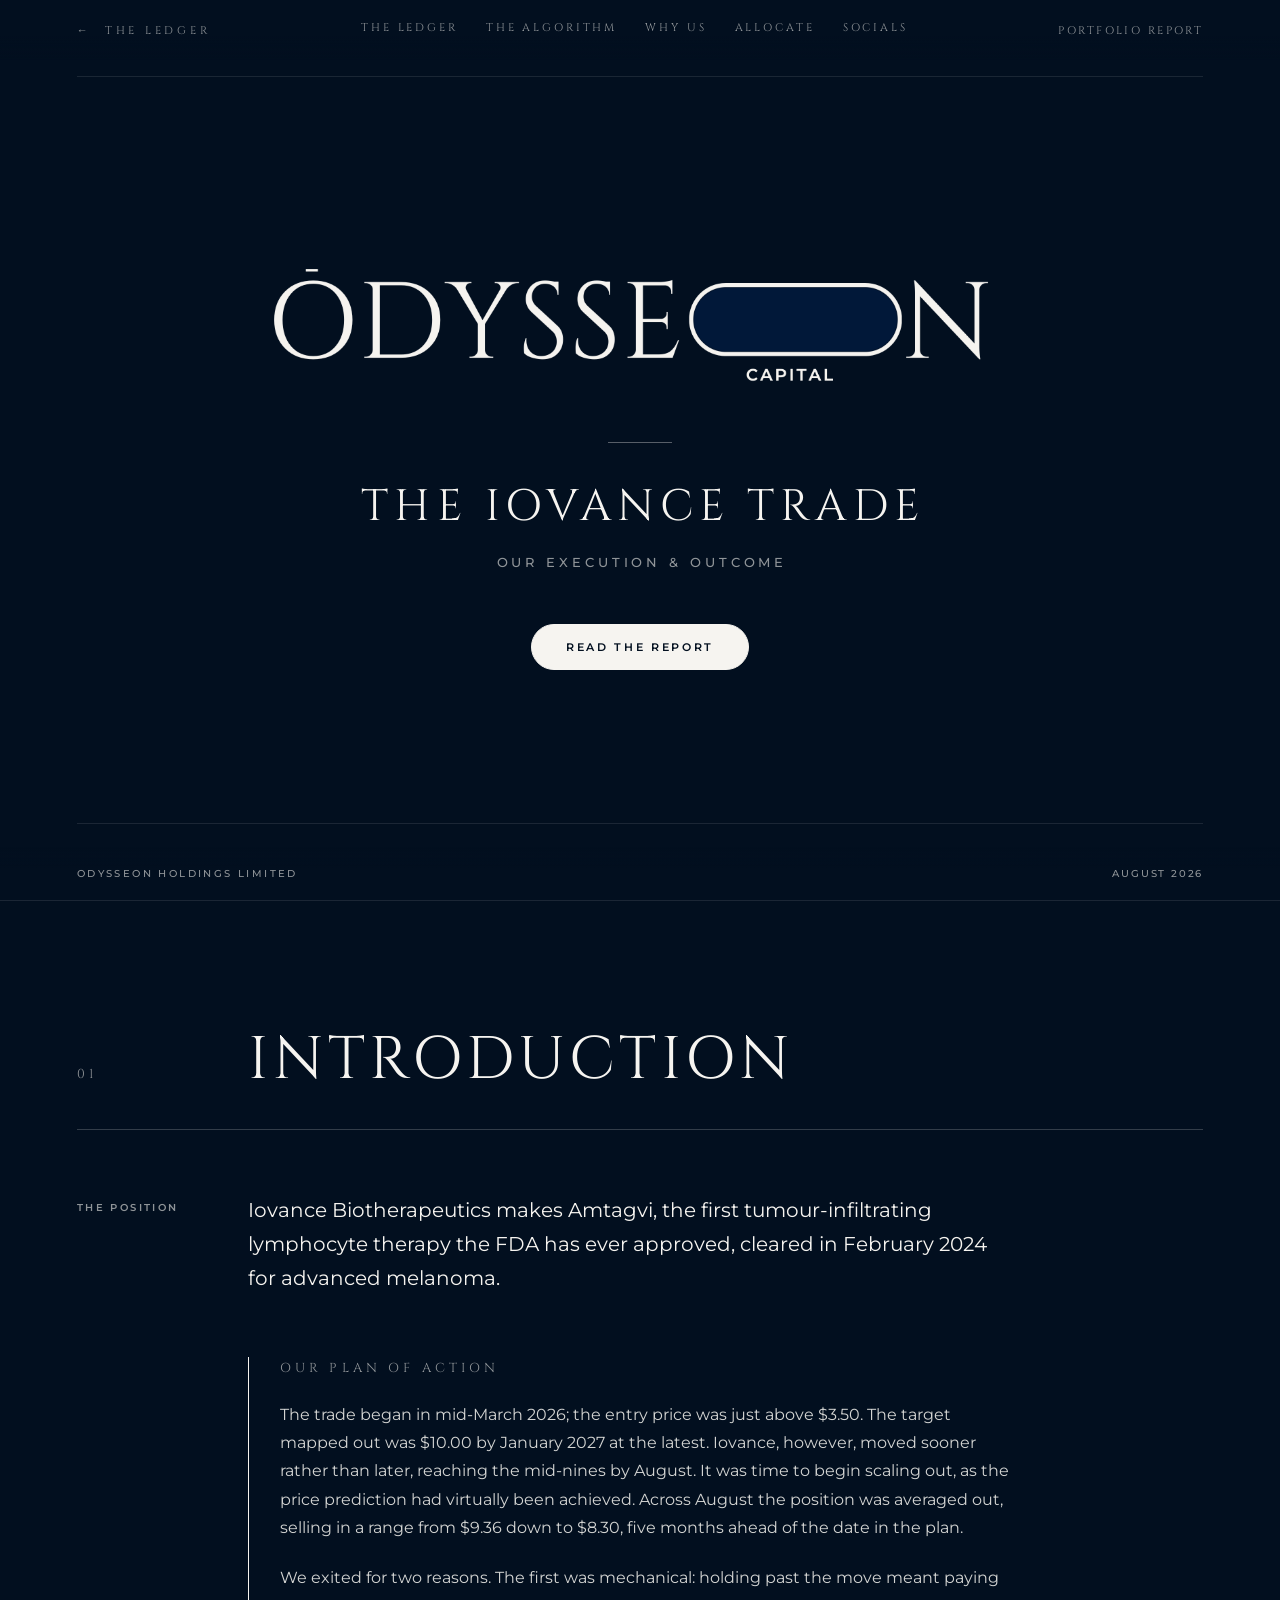
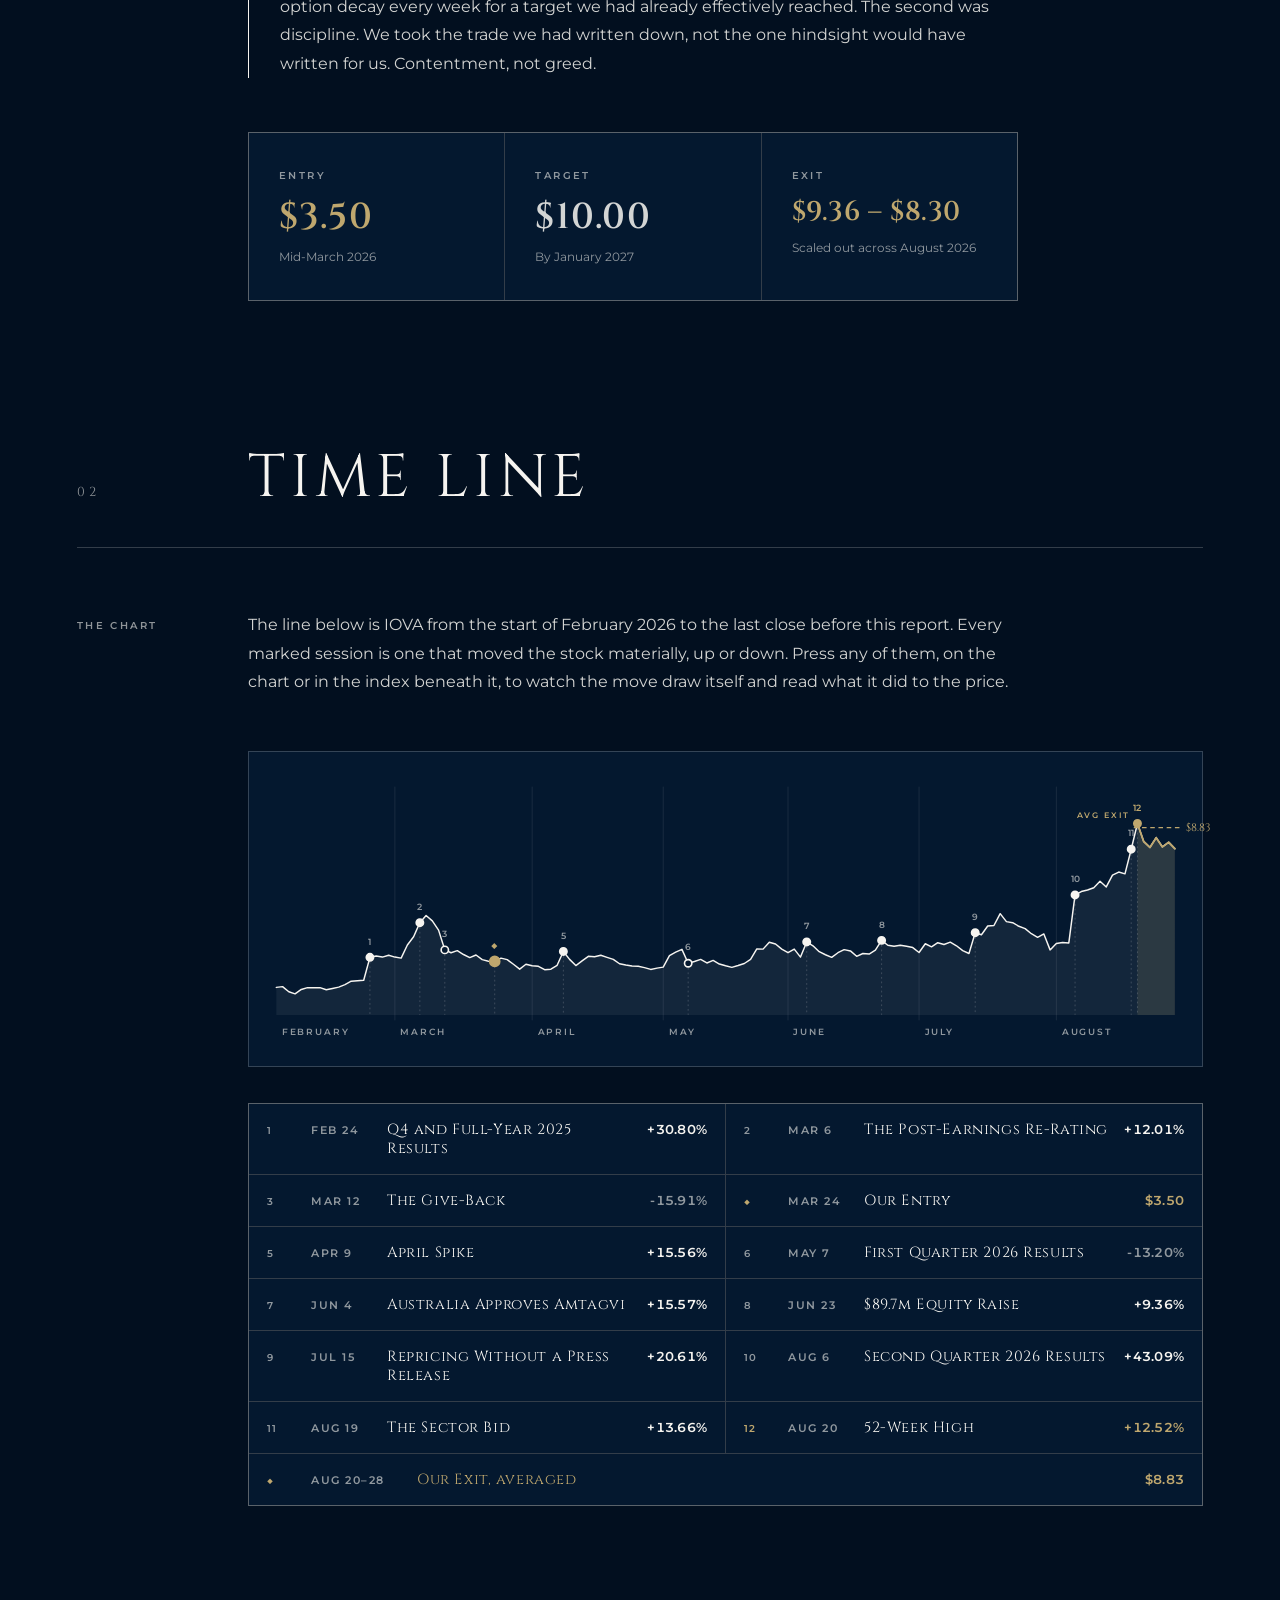
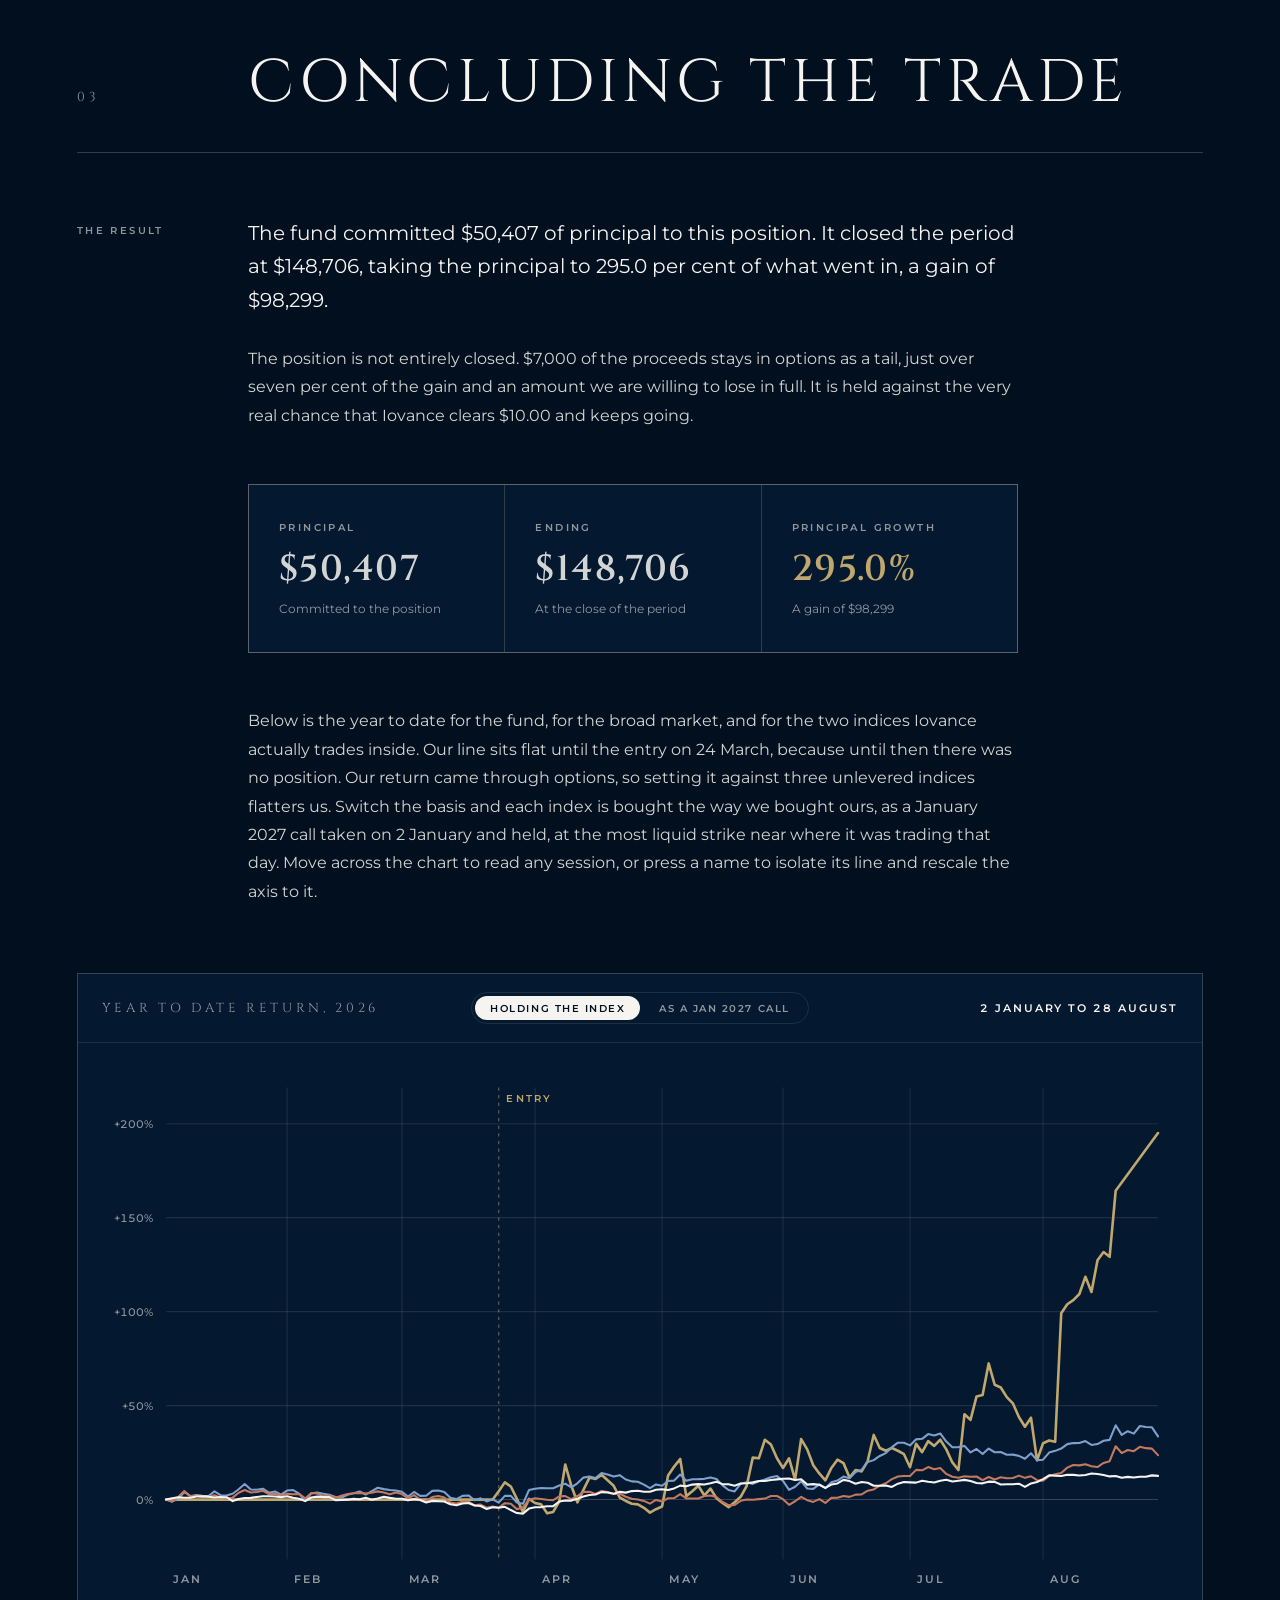
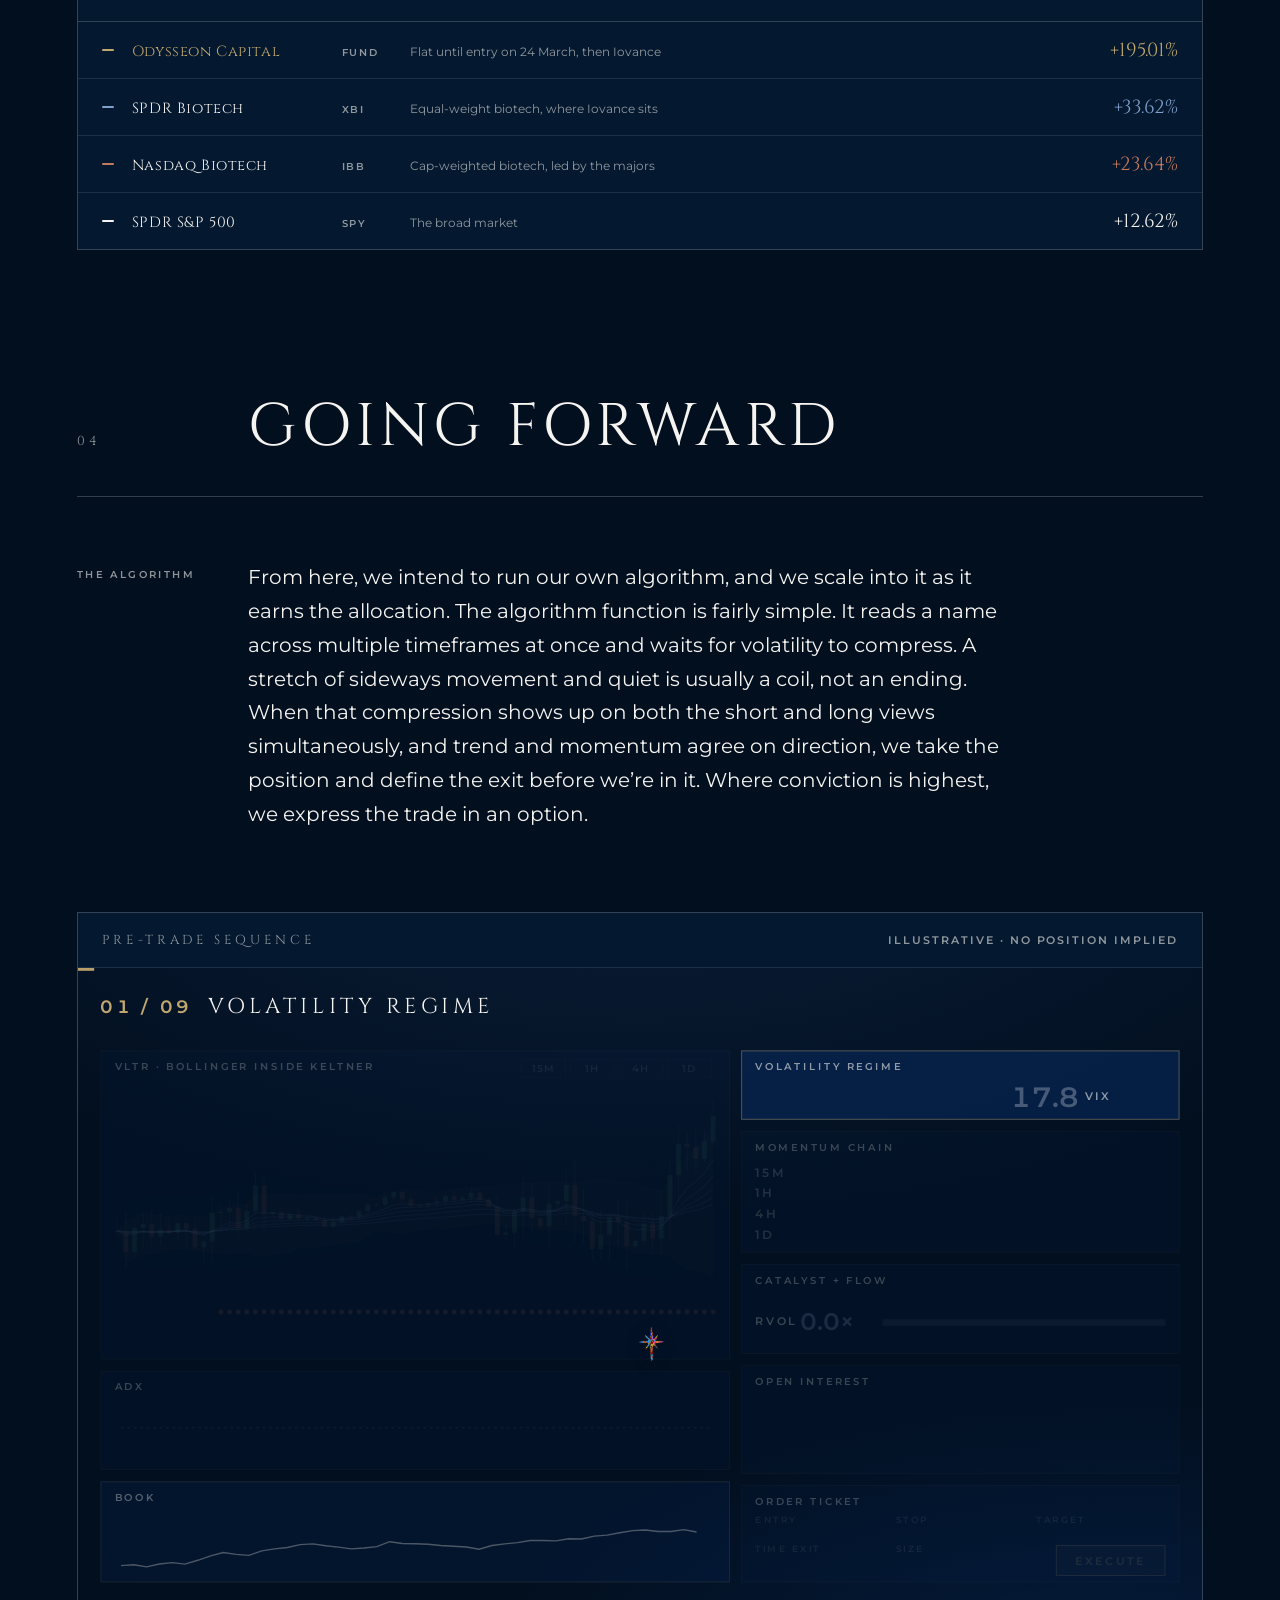
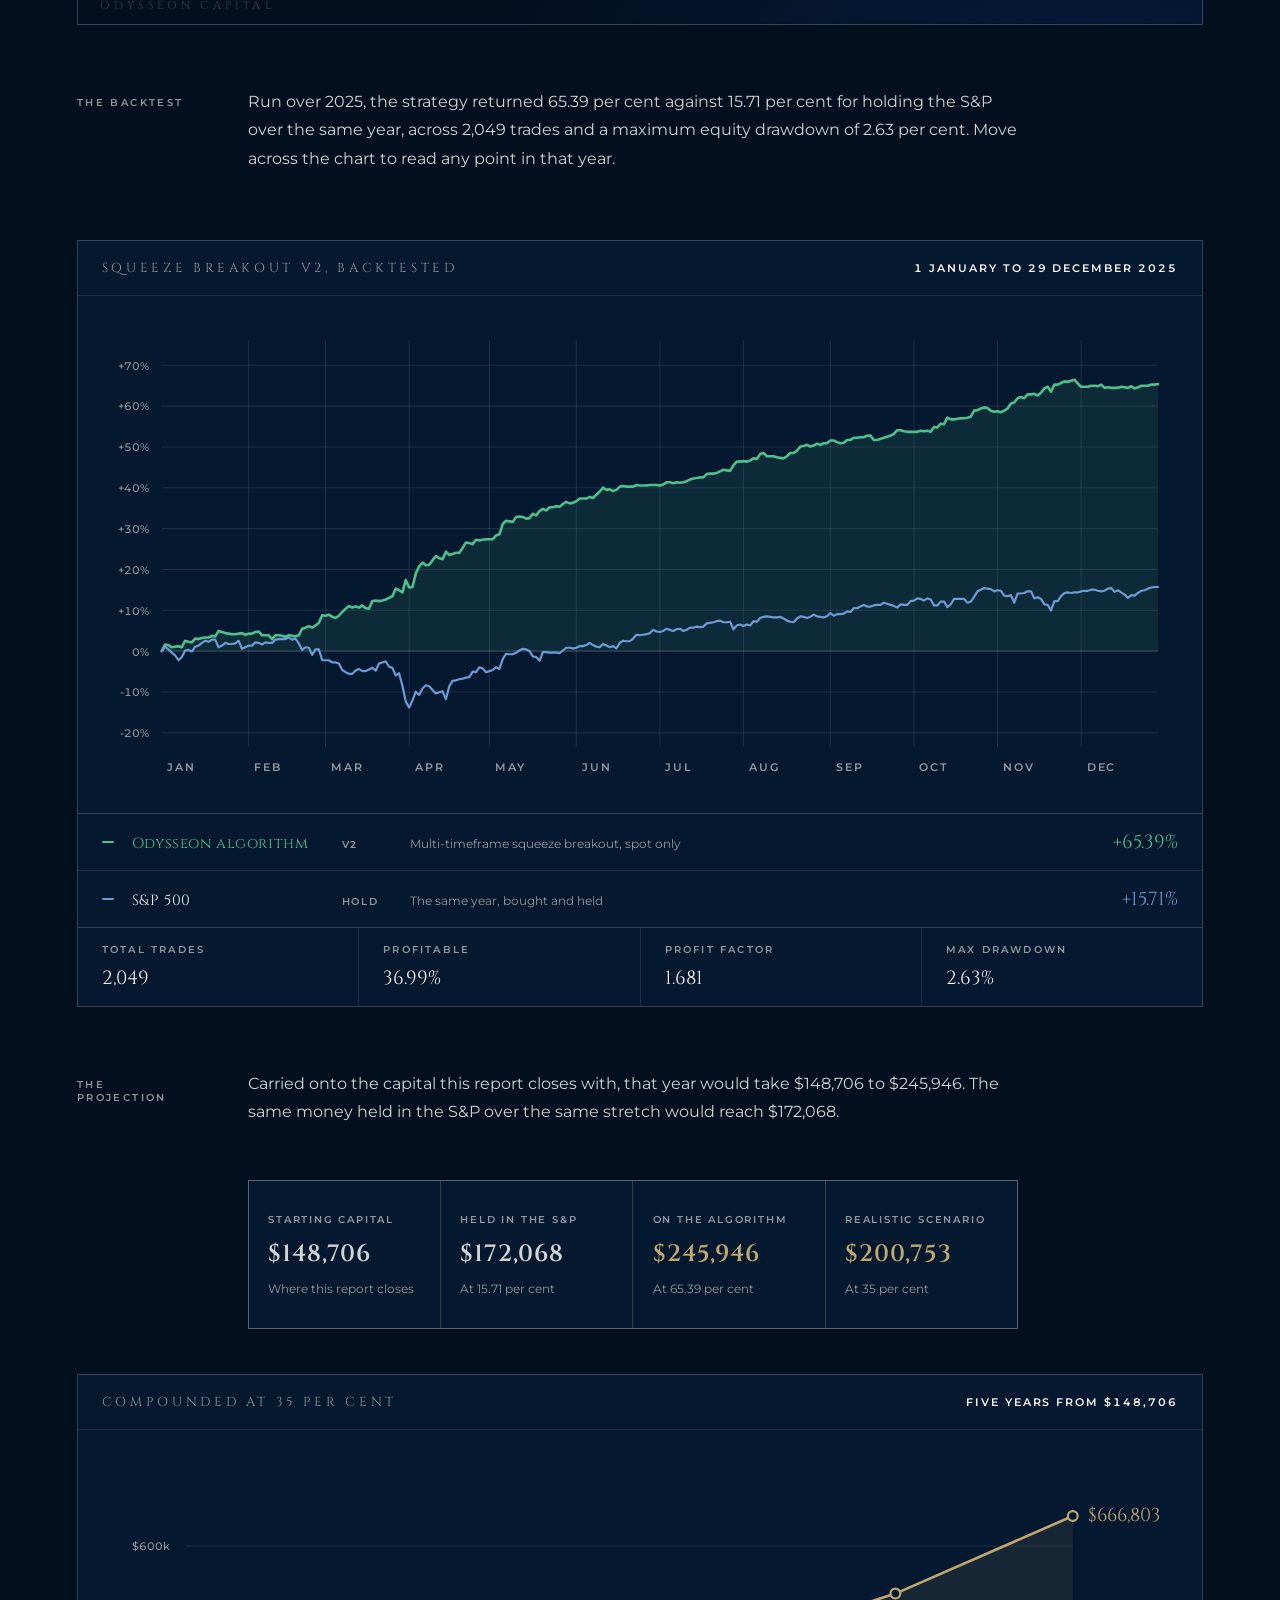
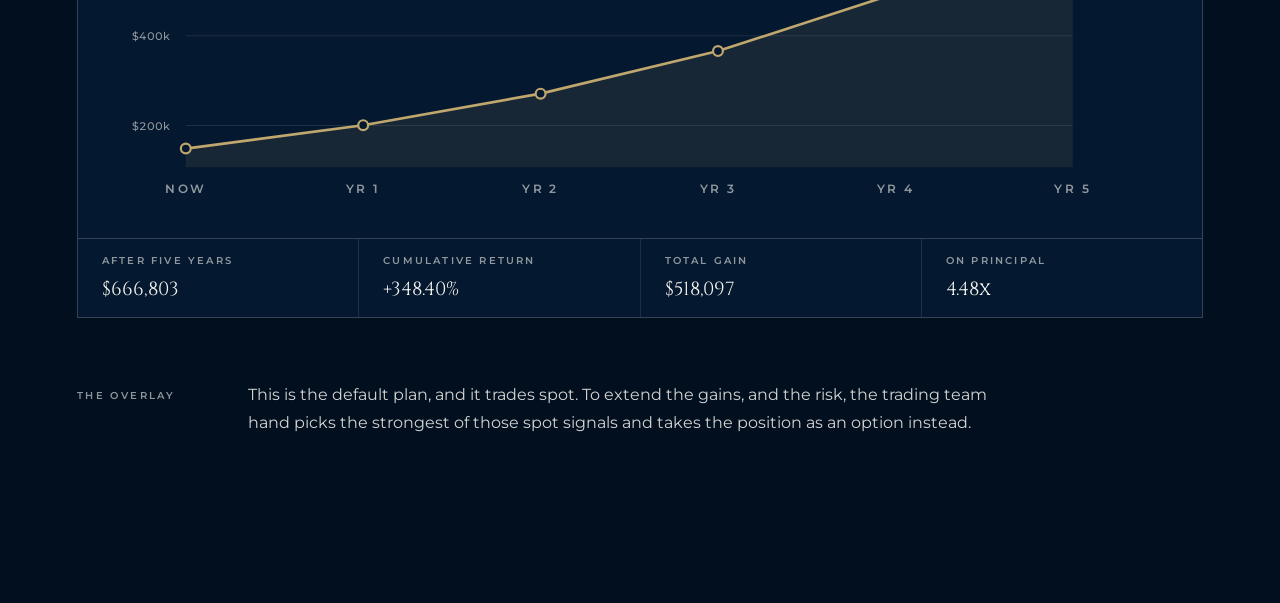
==== commit acab4acc: "Add new pages and update site" ====
--- a/iovance.html
+++ b/iovance.html
@@ -17,6 +17,13 @@
 
   <header class="topbar">
     <a class="topbar__mark topbar__back" href="index.html">&#8592;&nbsp;&nbsp;The Ledger</a>
+  <nav class="tabs">
+          <a class="tabs__t" href="index.html">The Ledger</a>
+          <a class="tabs__t" href="algorithm.html">The Algorithm</a>
+      <a class="tabs__t" href="why-us.html">Why Us</a>
+      <a class="tabs__t" href="allocate.html">Allocate</a>
+      <a class="tabs__t" href="socials.html">Socials</a>
+        </nav>
     <span class="topbar__meta">Portfolio Report</span>
   </header>
 
--- a/styles.css
+++ b/styles.css
@@ -2042,3 +2042,794 @@
 .cmp-mark{
   cursor: url("assets/cursor-mark.png") 16 16, pointer;
 }
+
+/* ============================================================
+   SITE NAV — the product tabs
+   ============================================================ */
+
+.topbar{ gap: 24px; }
+
+.tabs{
+  display: flex;
+  align-items: center;
+  gap: clamp(14px, 2.2vw, 32px);
+  flex: 1 1 auto;
+  justify-content: center;
+  min-width: 0;
+}
+
+.tabs__t{
+  font-family: var(--display);
+  font-size: 11px;
+  letter-spacing: 0.26em;
+  text-transform: uppercase;
+  color: var(--ink-muted);
+  text-decoration: none;
+  white-space: nowrap;
+  padding-bottom: 4px;
+  border-bottom: 1px solid transparent;
+  transition: color 240ms ease, border-color 240ms ease;
+}
+
+.tabs__t:hover{ color: var(--ink); }
+.tabs__t.is-here{ color: #BFA76E; border-bottom-color: #BFA76E; }
+
+@media (max-width: 1080px){
+  .topbar__meta{ display: none; }
+}
+@media (max-width: 720px){
+  .tabs{ justify-content: flex-end; gap: 14px; }
+  .tabs__t{ font-size: 9.5px; letter-spacing: 0.16em; }
+}
+
+/* ============================================================
+   DOCUMENT PAGES — research and competitive analysis
+   ============================================================ */
+
+.doc-meta{
+  max-width: 1180px;
+  margin: 0 auto clamp(34px, 5vh, 56px);
+  display: grid;
+  grid-template-columns: repeat(4, minmax(0, 1fr));
+  gap: 1px;
+  background: var(--rule);
+  border: 1px solid var(--rule);
+}
+
+.doc-meta__c{ background: var(--surface); padding: 16px clamp(12px, 1.5vw, 20px); }
+
+.doc-meta__k{
+  margin: 0 0 6px;
+  font-size: 9px;
+  font-weight: 600;
+  letter-spacing: 0.2em;
+  text-transform: uppercase;
+  color: var(--ink-muted);
+}
+
+.doc-meta__v{ margin: 0; font-size: 13px; font-weight: 500; color: var(--ink); }
+
+@media (max-width: 860px){ .doc-meta{ grid-template-columns: repeat(2, minmax(0, 1fr)); } }
+
+/* --- data tables --- */
+
+.tbl{
+  max-width: 1180px;
+  margin: clamp(26px, 4vh, 40px) auto 0;
+  border: 1px solid var(--rule);
+  background: var(--surface);
+  overflow-x: auto;
+}
+
+.tbl table{ width: 100%; border-collapse: collapse; font-variant-numeric: tabular-nums; }
+
+.tbl th{
+  text-align: left;
+  padding: 14px clamp(12px, 1.4vw, 18px);
+  font-family: var(--body);
+  font-size: 9px;
+  font-weight: 600;
+  letter-spacing: 0.2em;
+  text-transform: uppercase;
+  color: var(--ink-muted);
+  border-bottom: 1px solid var(--rule);
+  white-space: nowrap;
+}
+
+.tbl td{
+  padding: 14px clamp(12px, 1.4vw, 18px);
+  font-size: 13px;
+  line-height: 1.6;
+  color: var(--ink-soft);
+  border-bottom: 1px solid var(--rule-faint);
+  vertical-align: top;
+}
+
+.tbl tr:last-child td{ border-bottom: 0; }
+.tbl td:first-child{ color: var(--ink); font-weight: 500; }
+
+.tbl .is-ours{ color: #BFA76E; }
+.tbl .is-tbc{ color: var(--ink-muted); font-style: italic; }
+.tbl tr.is-total td{ background: var(--raised); border-top: 1px solid var(--rule); font-weight: 600; color: var(--ink); }
+
+.tbl__note{
+  margin: 0;
+  padding: 13px clamp(12px, 1.4vw, 18px);
+  border-top: 1px solid var(--rule-faint);
+  font-size: 11px;
+  line-height: 1.7;
+  color: var(--ink-muted);
+}
+
+.tbl__note a{ color: var(--ink-muted); border-bottom: 1px solid var(--rule-faint); text-decoration: none; }
+.tbl__note a:hover{ color: #BFA76E; border-bottom-color: #BFA76E; }
+
+/* --- the survey instrument --- */
+
+.q{
+  max-width: 1180px;
+  margin: 0 auto;
+  border: 1px solid var(--rule);
+  border-bottom: 0;
+  background: var(--surface);
+  padding: clamp(20px, 2.6vw, 30px) clamp(18px, 2.2vw, 28px);
+  display: grid;
+  grid-template-columns: 46px 1fr;
+  gap: clamp(14px, 2vw, 26px);
+}
+
+.q:last-of-type{ border-bottom: 1px solid var(--rule); }
+
+.q__n{
+  font-family: var(--display);
+  font-size: 13px;
+  color: #BFA76E;
+  letter-spacing: 0.1em;
+  padding-top: 2px;
+}
+
+.q__t{
+  margin: 0 0 4px;
+  font-size: clamp(14px, 1.4vw, 16.5px);
+  font-weight: 500;
+  line-height: 1.6;
+  color: var(--ink);
+}
+
+.q__why{
+  margin: 8px 0 0;
+  font-size: 11.5px;
+  line-height: 1.7;
+  color: var(--ink-muted);
+}
+
+.q__opts{ margin: 14px 0 0; padding: 0; list-style: none; display: grid; gap: 7px; }
+
+.q__opts li{
+  font-size: 12.5px;
+  line-height: 1.5;
+  color: var(--ink-soft);
+  padding-left: 26px;
+  position: relative;
+}
+
+.q__opts li::before{
+  content: attr(data-l);
+  position: absolute;
+  left: 0;
+  font-size: 10px;
+  font-weight: 600;
+  letter-spacing: 0.1em;
+  color: var(--ink-muted);
+}
+
+.q__free{
+  margin: 14px 0 0;
+  border: 1px dashed var(--rule);
+  border-radius: 2px;
+  padding: 14px 16px;
+  font-size: 11.5px;
+  letter-spacing: 0.12em;
+  text-transform: uppercase;
+  color: var(--ink-muted);
+}
+
+.q--screen{ border-left: 2px solid #BFA76E; }
+
+@media (max-width: 620px){
+  .q{ grid-template-columns: 1fr; gap: 10px; }
+}
+
+/* --- SWOT --- */
+
+.swot{
+  max-width: 1180px;
+  margin: clamp(26px, 4vh, 40px) auto 0;
+  display: grid;
+  grid-template-columns: repeat(2, minmax(0, 1fr));
+  gap: 1px;
+  background: var(--rule);
+  border: 1px solid var(--rule);
+}
+
+.swot__q{ background: var(--surface); padding: clamp(18px, 2.2vw, 26px); }
+
+.swot__k{
+  margin: 0 0 12px;
+  font-family: var(--display);
+  font-size: 11px;
+  letter-spacing: 0.26em;
+  text-transform: uppercase;
+  color: var(--ink-muted);
+}
+
+.swot__q--s .swot__k,
+.swot__q--o .swot__k{ color: #BFA76E; }
+
+.swot__q ul{ margin: 0; padding-left: 16px; display: grid; gap: 8px; }
+.swot__q li{ font-size: 12.5px; line-height: 1.65; color: var(--ink-soft); }
+
+@media (max-width: 720px){ .swot{ grid-template-columns: 1fr; } }
+
+/* --- positioning map --- */
+
+.posmap{
+  max-width: 1180px;
+  margin: clamp(26px, 4vh, 40px) auto 0;
+  border: 1px solid var(--rule);
+  background: var(--surface);
+  padding: clamp(10px, 1.6vw, 20px);
+}
+
+#pos-svg{ width: 100%; height: auto; display: block; overflow: visible; }
+
+.pos-axis{ stroke: var(--rule); stroke-width: 1; }
+.pos-grid{ stroke: var(--rule-faint); stroke-width: 1; stroke-dasharray: 3 4; }
+
+.pos-lab{
+  font-family: var(--body);
+  font-size: 10px;
+  font-weight: 600;
+  letter-spacing: 0.2em;
+  text-transform: uppercase;
+  fill: var(--ink-muted);
+}
+
+.pos-dot{ fill: var(--ink); }
+.pos-dot--ours{ fill: #BFA76E; }
+
+.pos-name{
+  font-family: var(--body);
+  font-size: 11.5px;
+  font-weight: 500;
+  fill: var(--ink-soft);
+}
+.pos-name--ours{ fill: #BFA76E; font-weight: 600; }
+
+/* a caveat strip, for anything backtested or unconfirmed */
+.caveat{
+  max-width: 1180px;
+  margin: clamp(22px, 3vh, 34px) auto 0;
+  border-left: 2px solid #BFA76E;
+  background: var(--surface);
+  padding: 16px clamp(16px, 2vw, 24px);
+  font-size: 12.5px;
+  line-height: 1.75;
+  color: var(--ink-soft);
+}
+
+.caveat strong{ font-weight: 600; color: #BFA76E; }
+
+/* ============================================================
+   CALL TO ACTION — the allocate page
+   ============================================================ */
+
+.cta{
+  max-width: 1180px;
+  margin: clamp(30px, 5vh, 52px) auto 0;
+  border: 1px solid var(--rule);
+  background: var(--surface);
+}
+
+.cta__head{
+  padding: clamp(22px, 2.6vw, 32px) clamp(18px, 2.2vw, 28px);
+  border-bottom: 1px solid var(--rule-faint);
+}
+
+.cta__title{
+  margin: 0 0 8px;
+  font-family: var(--display);
+  font-size: clamp(16px, 1.8vw, 21px);
+  color: var(--ink);
+  letter-spacing: 0.02em;
+}
+
+.cta__sub{ margin: 0; font-size: 13px; line-height: 1.7; color: var(--ink-muted); max-width: 70ch; }
+
+.form{ padding: clamp(20px, 2.4vw, 30px) clamp(18px, 2.2vw, 28px) clamp(24px, 2.8vw, 34px); }
+
+.form__grid{
+  display: grid;
+  grid-template-columns: repeat(2, minmax(0, 1fr));
+  gap: clamp(16px, 2vw, 24px);
+}
+
+.field--wide{ grid-column: 1 / -1; }
+
+.field__l{
+  display: block;
+  margin-bottom: 8px;
+  font-size: 9px;
+  font-weight: 600;
+  letter-spacing: 0.2em;
+  text-transform: uppercase;
+  color: var(--ink-muted);
+}
+
+.field input,
+.field select,
+.field textarea{
+  width: 100%;
+  background: var(--ground);
+  border: 1px solid var(--rule);
+  color: var(--ink);
+  font-family: var(--body);
+  font-size: 14px;
+  padding: 13px 14px;
+  border-radius: 0;
+  transition: border-color 200ms ease;
+  -webkit-appearance: none;
+  appearance: none;
+}
+
+.field textarea{ resize: vertical; min-height: 110px; line-height: 1.65; }
+
+.field select{
+  background-image: linear-gradient(45deg, transparent 50%, rgba(246,244,240,.55) 50%),
+                    linear-gradient(135deg, rgba(246,244,240,.55) 50%, transparent 50%);
+  background-position: calc(100% - 19px) center, calc(100% - 13px) center;
+  background-size: 6px 6px, 6px 6px;
+  background-repeat: no-repeat;
+  padding-right: 38px;
+}
+
+.field select option{ background: var(--surface); color: var(--ink); }
+
+.field input:focus,
+.field select:focus,
+.field textarea:focus{ outline: none; border-color: #BFA76E; }
+
+.field input::placeholder,
+.field textarea::placeholder{ color: rgba(246, 244, 240, 0.32); }
+
+.form__foot{
+  margin-top: clamp(20px, 2.4vw, 28px);
+  display: flex;
+  align-items: center;
+  justify-content: space-between;
+  gap: 20px;
+  flex-wrap: wrap;
+}
+
+.form__note{ margin: 0; font-size: 11px; line-height: 1.7; color: var(--ink-muted); max-width: 54ch; }
+
+.form__btn{
+  font-family: var(--display);
+  font-size: 11px;
+  letter-spacing: 0.26em;
+  text-transform: uppercase;
+  padding: 15px 34px;
+  border: 1px solid #BFA76E;
+  background: #BFA76E;
+  color: #04182F;
+  cursor: pointer;
+  transition: background 220ms ease, color 220ms ease;
+}
+
+.form__btn:hover{ background: transparent; color: #BFA76E; }
+
+@media (max-width: 680px){
+  .form__grid{ grid-template-columns: 1fr; }
+  .form__foot{ flex-direction: column; align-items: stretch; }
+  .form__btn{ width: 100%; }
+}
+
+/* the numbered steps */
+
+.steps{
+  max-width: 1180px;
+  margin: clamp(30px, 5vh, 52px) auto 0;
+  display: grid;
+  grid-template-columns: repeat(4, minmax(0, 1fr));
+  gap: 1px;
+  background: var(--rule);
+  border: 1px solid var(--rule);
+}
+
+.step{ background: var(--surface); padding: clamp(20px, 2.4vw, 30px) clamp(16px, 1.8vw, 22px); }
+
+.step__n{
+  display: block;
+  margin-bottom: 14px;
+  font-family: var(--display);
+  font-size: 12px;
+  letter-spacing: 0.24em;
+  color: #BFA76E;
+}
+
+.step__t{
+  margin: 0 0 9px;
+  font-family: var(--display);
+  font-size: clamp(14px, 1.4vw, 16px);
+  color: var(--ink);
+}
+
+.step__b{ margin: 0; font-size: 12.5px; line-height: 1.7; color: var(--ink-soft); }
+
+@media (max-width: 920px){ .steps{ grid-template-columns: repeat(2, minmax(0, 1fr)); } }
+@media (max-width: 520px){ .steps{ grid-template-columns: 1fr; } }
+
+/* ============================================================
+   WHY US — visual comparison
+   ============================================================ */
+
+.claim{
+  max-width: 1180px;
+  margin: clamp(30px, 5vh, 52px) auto 0;
+  display: grid;
+  grid-template-columns: repeat(3, minmax(0, 1fr));
+  gap: 1px;
+  background: var(--rule);
+  border: 1px solid var(--rule);
+}
+
+.claim__c{ background: var(--surface); padding: clamp(26px, 3vw, 40px) clamp(18px, 2vw, 26px); }
+
+.claim__v{
+  margin: 0 0 12px;
+  font-family: var(--display);
+  font-size: clamp(30px, 4vw, 52px);
+  line-height: 1;
+  color: #BFA76E;
+}
+
+.claim__t{ margin: 0 0 8px; font-size: 14px; font-weight: 600; color: var(--ink); }
+.claim__b{ margin: 0; font-size: 12.5px; line-height: 1.65; color: var(--ink-muted); }
+
+@media (max-width: 820px){ .claim{ grid-template-columns: 1fr; } }
+
+/* --- the versus switcher --- */
+
+.vs{
+  max-width: 1180px;
+  margin: clamp(30px, 5vh, 52px) auto 0;
+  border: 1px solid var(--rule);
+  background: var(--surface);
+}
+
+.vs__chips{
+  display: flex;
+  gap: 1px;
+  background: var(--rule-faint);
+  border-bottom: 1px solid var(--rule);
+}
+
+.vs__chip{
+  flex: 1 1 0;
+  background: var(--surface);
+  border: 0;
+  padding: 18px 14px;
+  font-family: var(--display);
+  font-size: clamp(10px, 1.1vw, 12px);
+  letter-spacing: 0.2em;
+  text-transform: uppercase;
+  color: var(--ink-muted);
+  cursor: pointer;
+  transition: color 200ms ease, background 200ms ease;
+}
+
+.vs__chip:hover{ color: var(--ink); }
+.vs__chip.is-on{ color: #BFA76E; background: var(--raised); }
+
+.vs__head{
+  display: grid;
+  grid-template-columns: 1fr 96px 1fr;
+  align-items: center;
+  gap: 12px;
+  padding: clamp(20px, 2.4vw, 30px) clamp(16px, 2vw, 26px) clamp(14px, 1.8vw, 20px);
+}
+
+.vs__side{ text-align: center; }
+.vs__side--l{ text-align: right; }
+.vs__side--r{ text-align: left; }
+
+.vs__name{
+  margin: 0 0 5px;
+  font-family: var(--display);
+  font-size: clamp(14px, 1.6vw, 19px);
+  color: var(--ink);
+}
+.vs__side--l .vs__name{ color: #BFA76E; }
+
+.vs__note{ margin: 0; font-size: 11.5px; line-height: 1.5; color: var(--ink-muted); }
+
+.vs__tally{
+  text-align: center;
+  font-family: var(--display);
+  font-size: clamp(18px, 2.4vw, 30px);
+  color: var(--ink);
+  letter-spacing: 0.04em;
+}
+.vs__tally span{ display: block; font-family: var(--body); font-size: 9px; letter-spacing: 0.2em; color: var(--ink-muted); margin-top: 6px; text-transform: uppercase; }
+
+.vs__rows{ border-top: 1px solid var(--rule-faint); }
+
+.vs__r{
+  display: grid;
+  grid-template-columns: 1fr 200px 1fr;
+  align-items: center;
+  gap: 12px;
+  padding: 15px clamp(16px, 2vw, 26px);
+  border-bottom: 1px solid var(--rule-faint);
+  opacity: 0;
+  transform: translateY(6px);
+  transition: opacity 420ms ease, transform 420ms ease;
+}
+.vs__r:last-child{ border-bottom: 0; }
+.vs__r.is-in{ opacity: 1; transform: none; }
+
+.vs__k{
+  text-align: center;
+  font-size: 9.5px;
+  font-weight: 600;
+  letter-spacing: 0.16em;
+  text-transform: uppercase;
+  color: var(--ink-muted);
+  line-height: 1.5;
+}
+
+.vs__val{ font-size: 13px; line-height: 1.5; color: var(--ink-muted); }
+.vs__val--l{ text-align: right; }
+.vs__val--r{ text-align: left; }
+
+.vs__r[data-w="us"]   .vs__val--l{ color: #BFA76E; font-weight: 600; }
+.vs__r[data-w="them"] .vs__val--r{ color: var(--ink); font-weight: 600; }
+.vs__r[data-w="tie"]  .vs__val--l,
+.vs__r[data-w="tie"]  .vs__val--r{ color: var(--ink-soft); }
+
+@media (max-width: 760px){
+  .vs__head{ grid-template-columns: 1fr 72px 1fr; }
+  .vs__r{ grid-template-columns: 1fr 108px 1fr; gap: 8px; padding: 13px 14px; }
+  .vs__val{ font-size: 11.5px; }
+  .vs__k{ font-size: 8.5px; letter-spacing: 0.1em; }
+}
+
+/* --- the weighted scorecard, with a live weight --- */
+
+.score{
+  max-width: 1180px;
+  margin: clamp(30px, 5vh, 52px) auto 0;
+  border: 1px solid var(--rule);
+  background: var(--surface);
+  padding: clamp(20px, 2.6vw, 32px) clamp(18px, 2.2vw, 28px) clamp(24px, 3vw, 34px);
+}
+
+.score__ctl{
+  display: grid;
+  grid-template-columns: 1fr auto;
+  align-items: baseline;
+  gap: 16px;
+  margin-bottom: 8px;
+}
+
+.score__l{
+  font-size: 9.5px;
+  font-weight: 600;
+  letter-spacing: 0.2em;
+  text-transform: uppercase;
+  color: var(--ink-muted);
+}
+
+.score__v{ font-family: var(--display); font-size: clamp(18px, 2vw, 24px); color: #BFA76E; }
+
+.score__range{
+  width: 100%;
+  margin: 10px 0 clamp(24px, 3vh, 34px);
+  -webkit-appearance: none;
+  appearance: none;
+  background: transparent;
+  cursor: pointer;
+}
+.score__range::-webkit-slider-runnable-track{ height: 2px; background: var(--rule); }
+.score__range::-moz-range-track{ height: 2px; background: var(--rule); }
+.score__range::-webkit-slider-thumb{
+  -webkit-appearance: none; appearance: none;
+  width: 15px; height: 15px; border-radius: 50%;
+  background: #BFA76E; border: 0; margin-top: -6.5px;
+}
+.score__range::-moz-range-thumb{ width: 15px; height: 15px; border-radius: 50%; background: #BFA76E; border: 0; }
+.score__range:focus{ outline: none; }
+
+.bar{
+  display: grid;
+  grid-template-columns: 170px 1fr 64px;
+  align-items: center;
+  gap: 16px;
+  margin-bottom: 14px;
+}
+
+.bar__n{ font-size: 12.5px; color: var(--ink-soft); }
+.bar.is-ours .bar__n{ color: #BFA76E; font-weight: 600; }
+
+.bar__track{ height: 14px; background: var(--raised); position: relative; }
+
+.bar__fill{
+  position: absolute; left: 0; top: 0; bottom: 0;
+  background: rgba(246, 244, 240, 0.34);
+  transition: width 420ms cubic-bezier(.4,0,.2,1);
+}
+.bar.is-ours .bar__fill{ background: #BFA76E; }
+
+.bar__v{
+  text-align: right;
+  font-size: 13px;
+  font-variant-numeric: tabular-nums;
+  color: var(--ink);
+}
+.bar.is-ours .bar__v{ color: #BFA76E; font-weight: 600; }
+
+.score__read{
+  margin: clamp(18px, 2.4vh, 26px) 0 0;
+  padding-top: 16px;
+  border-top: 1px solid var(--rule-faint);
+  font-size: 12.5px;
+  line-height: 1.75;
+  color: var(--ink-soft);
+}
+.score__read b{ font-weight: 600; color: #BFA76E; }
+
+@media (max-width: 620px){
+  .bar{ grid-template-columns: 112px 1fr 50px; gap: 10px; }
+  .bar__n{ font-size: 11px; }
+}
+
+/* --- positioning map hover --- */
+
+.pos-hit{ fill: transparent; cursor: pointer; }
+.pos-card{ opacity: 0; transition: opacity 180ms ease; pointer-events: none; }
+.pos-card.is-on{ opacity: 1; }
+.pos-card rect{ fill: #072554; stroke: #BFA76E; stroke-width: 1; }
+.pos-card text{ font-family: var(--body); fill: var(--ink); font-size: 11.5px; }
+.pos-card .pos-card__k{ fill: #BFA76E; font-size: 9px; font-weight: 600; letter-spacing: 0.18em; text-transform: uppercase; }
+
+.pos-node:hover .pos-dot{ r: 10; }
+.pos-dot{ transition: r 180ms ease; }
+
+/* ============================================================
+   SOCIALS — one link, in the dark
+   ============================================================ */
+
+.omen{
+  position: relative;
+  min-height: 100vh;
+  min-height: 100svh;
+  display: flex;
+  flex-direction: column;
+  align-items: center;
+  justify-content: center;
+  padding: 140px var(--gutter) 120px;
+  text-align: center;
+  overflow: hidden;
+}
+
+/* a slow breath of light behind the mark, so the page never sits quite still */
+.omen::before{
+  content: "";
+  position: absolute;
+  left: 50%; top: 50%;
+  width: min(1100px, 150vw);
+  height: min(1100px, 150vw);
+  transform: translate(-50%, -50%);
+  background: radial-gradient(circle,
+              rgba(191, 167, 110, 0.085) 0%,
+              rgba(191, 167, 110, 0.030) 34%,
+              rgba(2, 15, 31, 0) 68%);
+  animation: omen-breathe 11s ease-in-out infinite;
+  pointer-events: none;
+}
+
+/* and a vignette pulling the corners down into the dark */
+.omen::after{
+  content: "";
+  position: absolute;
+  inset: 0;
+  background: radial-gradient(ellipse at center,
+              rgba(2, 15, 31, 0) 36%,
+              rgba(2, 15, 31, 0.72) 100%);
+  pointer-events: none;
+}
+
+@keyframes omen-breathe{
+  0%, 100% { opacity: 0.55; transform: translate(-50%, -50%) scale(1); }
+  50%      { opacity: 1;    transform: translate(-50%, -50%) scale(1.09); }
+}
+
+.omen > *{ position: relative; z-index: 1; }
+
+.omen__k{
+  margin: 0 0 clamp(28px, 5vh, 52px);
+  font-family: var(--display);
+  font-size: 10px;
+  letter-spacing: 0.52em;
+  text-transform: uppercase;
+  color: rgba(246, 244, 240, 0.34);
+  opacity: 0;
+  animation: omen-in 1600ms ease forwards 300ms;
+}
+
+.omen__link{
+  display: block;
+  font-family: var(--display);
+  font-size: clamp(30px, 7.4vw, 96px);
+  line-height: 1;
+  letter-spacing: 0.06em;
+  color: var(--cream);
+  text-decoration: none;
+  white-space: nowrap;
+  transition: color 700ms ease, text-shadow 700ms ease;
+}
+
+.omen__link span{
+  display: inline-block;
+  opacity: 0;
+  filter: blur(9px);
+  animation: omen-letter 1500ms cubic-bezier(.2,.7,.25,1) forwards;
+  animation-delay: calc(900ms + var(--i) * 105ms);
+}
+
+@keyframes omen-letter{
+  0%   { opacity: 0; filter: blur(9px); transform: translateY(5px); }
+  100% { opacity: 1; filter: blur(0);   transform: none; }
+}
+
+.omen__link:hover,
+.omen__link:focus-visible{
+  color: #BFA76E;
+  text-shadow: 0 0 46px rgba(191, 167, 110, 0.55);
+  outline: none;
+}
+
+.omen__rule{
+  height: 1px;
+  width: 0;
+  margin: clamp(30px, 5vh, 54px) auto clamp(24px, 4vh, 40px);
+  background: linear-gradient(to right,
+              rgba(191, 167, 110, 0) 0%,
+              rgba(191, 167, 110, 0.85) 50%,
+              rgba(191, 167, 110, 0) 100%);
+  animation: omen-rule 2200ms cubic-bezier(.4,0,.2,1) forwards 2700ms;
+}
+
+@keyframes omen-rule{ to{ width: min(420px, 72vw); } }
+
+.omen__sub{
+  margin: 0;
+  max-width: 44ch;
+  font-size: 12px;
+  line-height: 2;
+  letter-spacing: 0.2em;
+  text-transform: uppercase;
+  color: rgba(246, 244, 240, 0.40);
+  opacity: 0;
+  animation: omen-in 2200ms ease forwards 3400ms;
+}
+
+@keyframes omen-in{ to{ opacity: 1; } }
+
+@media (prefers-reduced-motion: reduce){
+  .omen::before{ animation: none; opacity: 0.7; }
+  .omen__k,
+  .omen__sub,
+  .omen__link span{ animation: none; opacity: 1; filter: none; }
+  .omen__rule{ animation: none; width: min(420px, 72vw); }
+}
